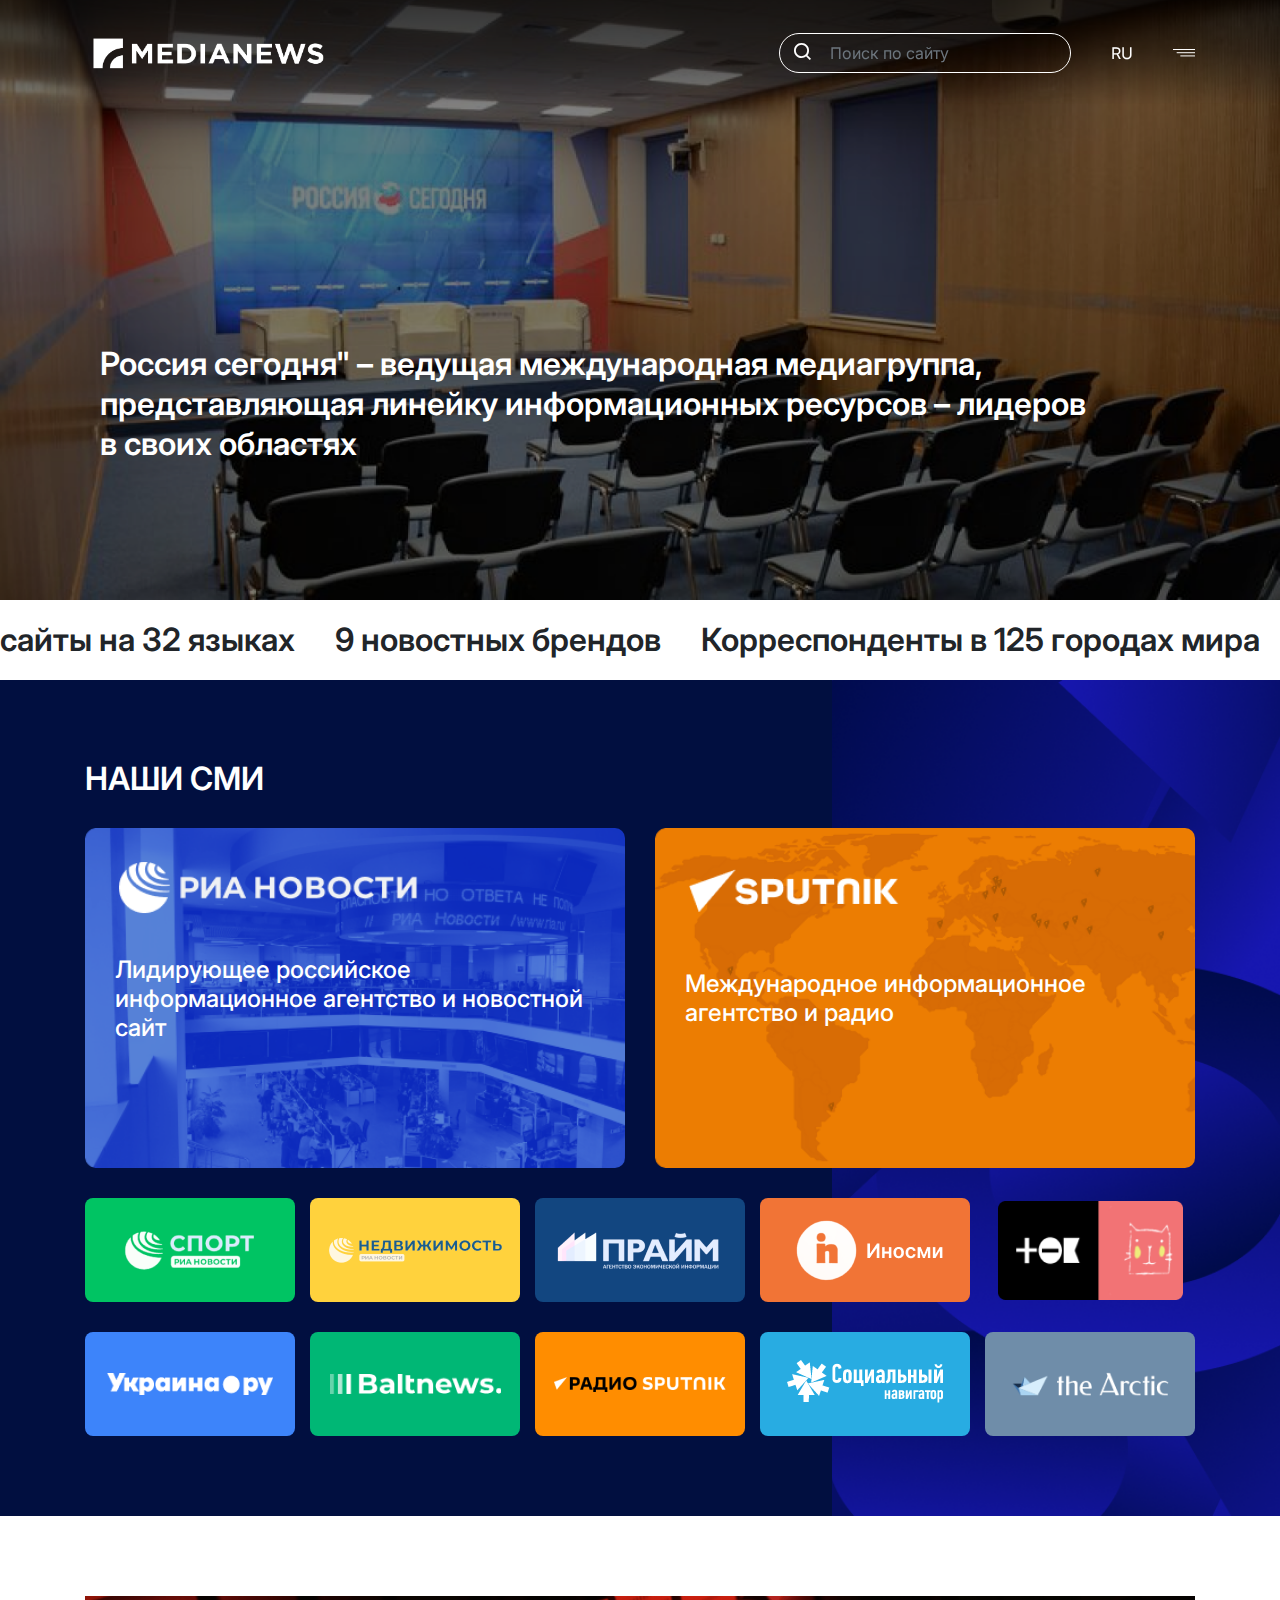
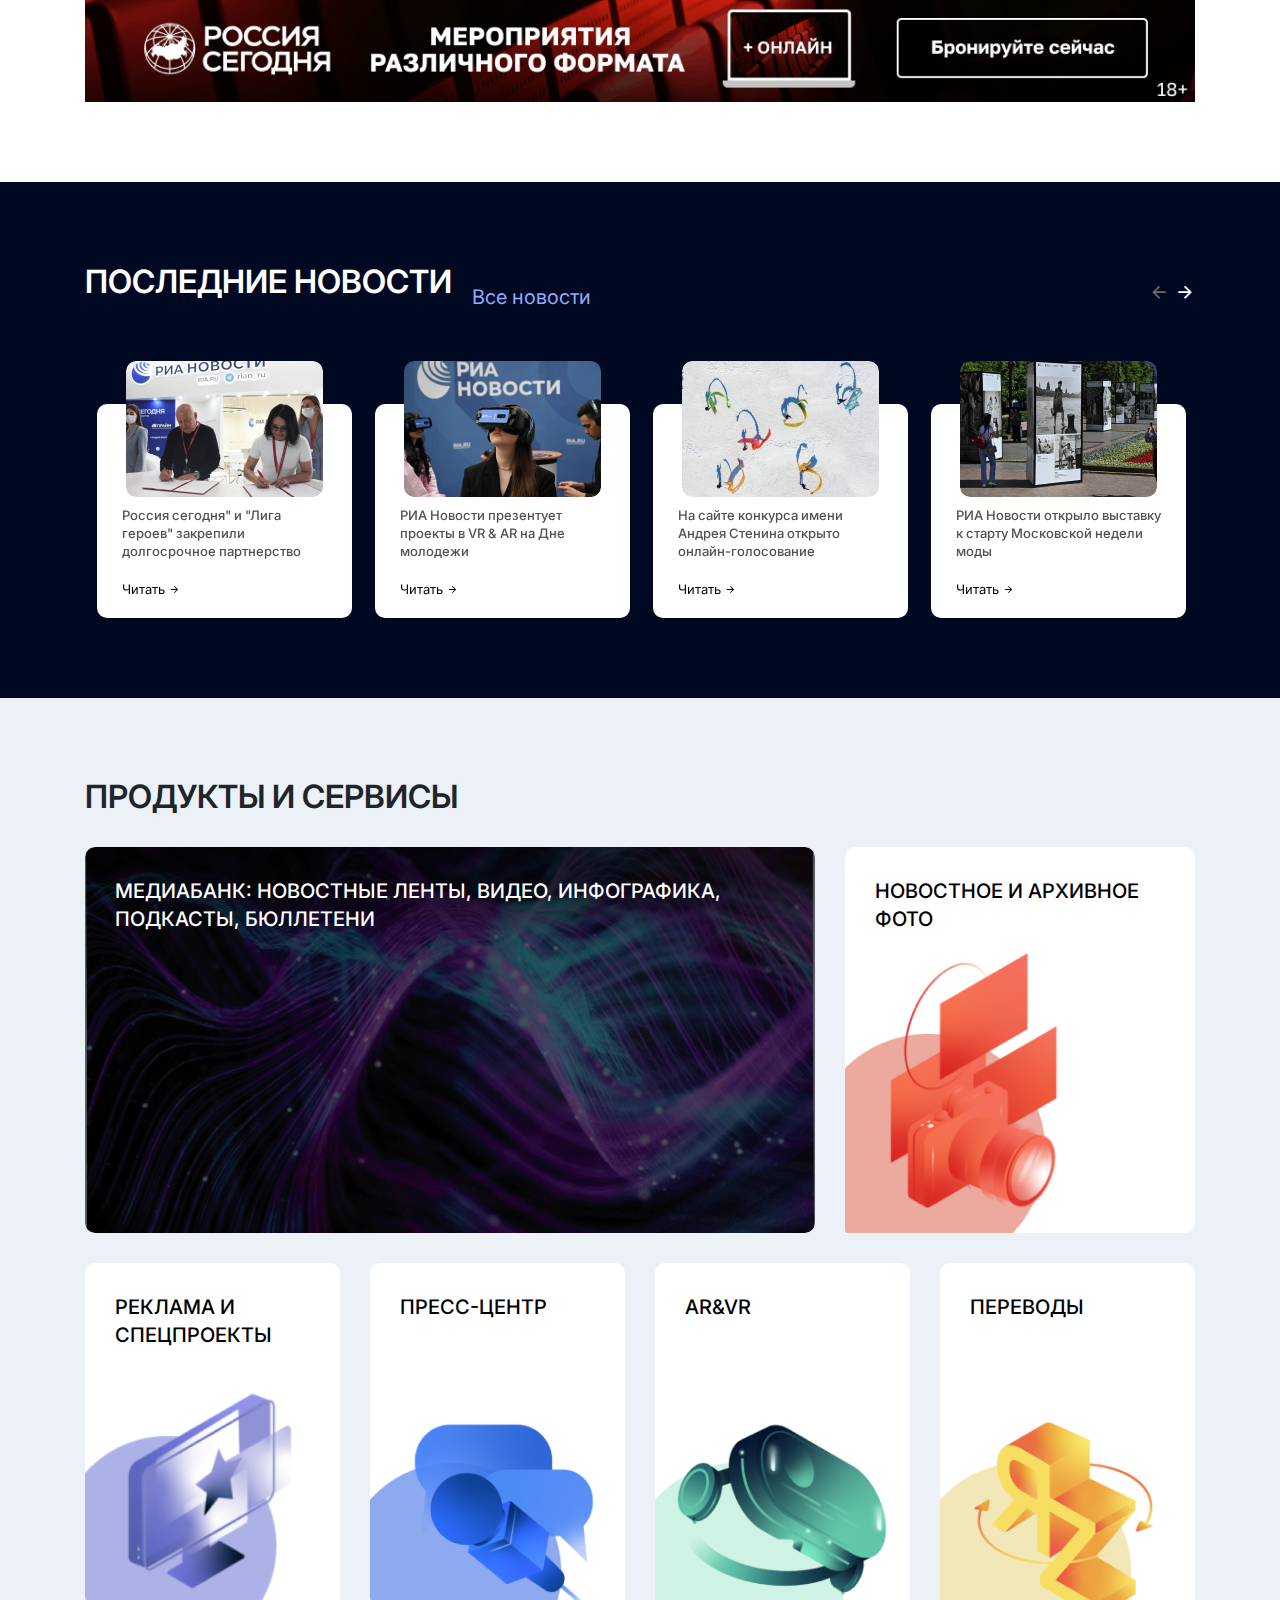
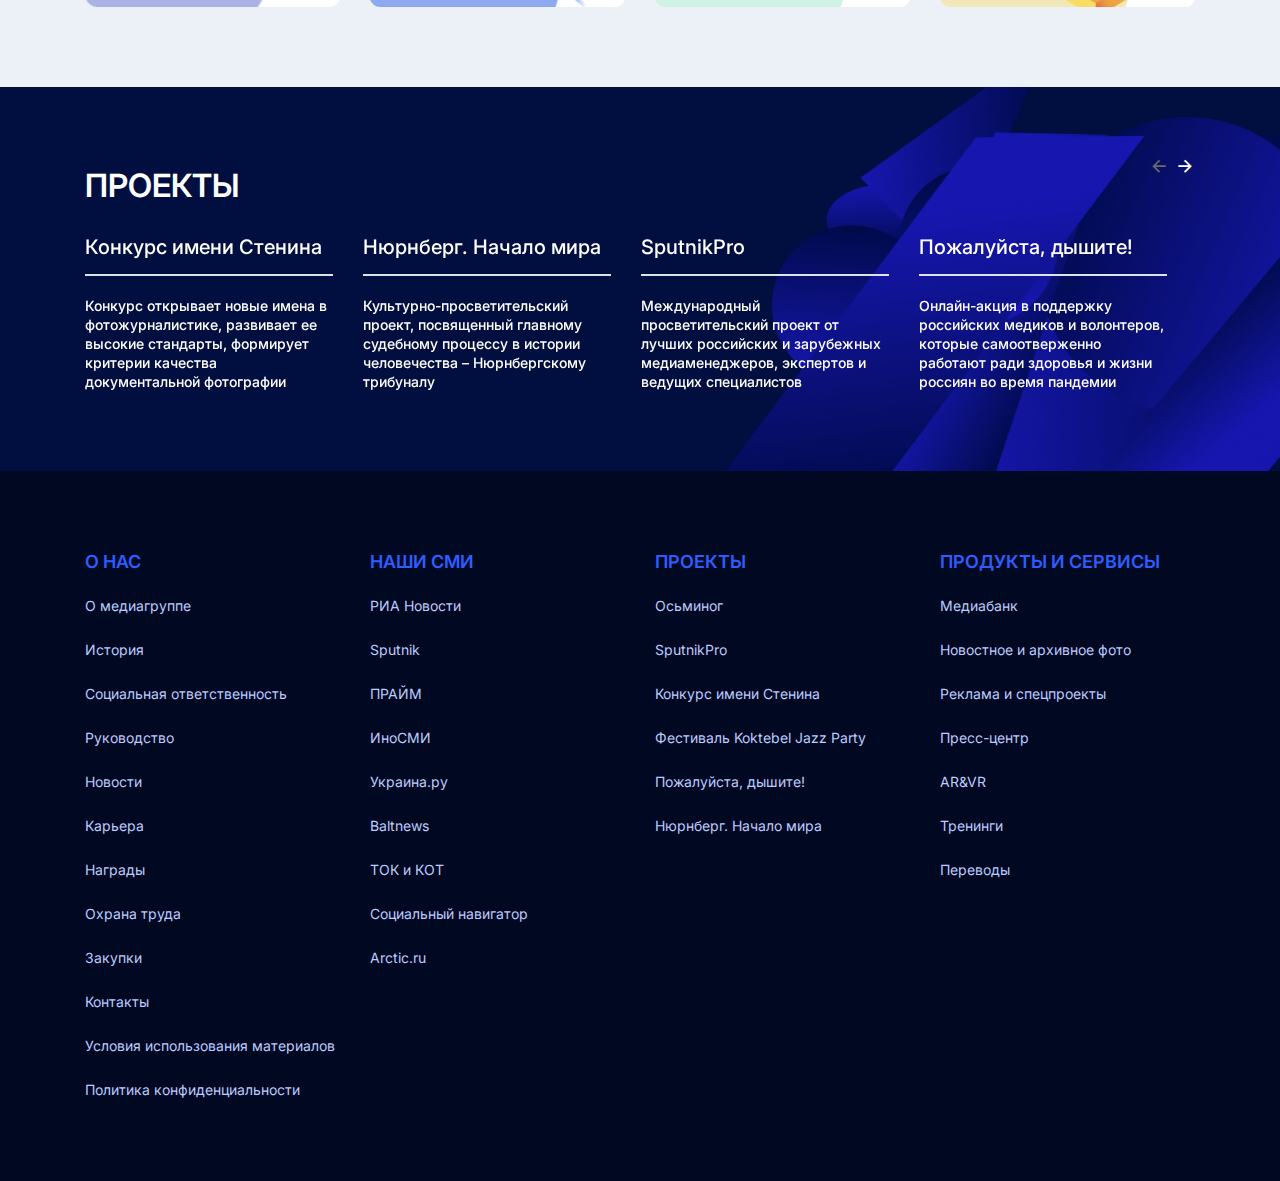
==== index.html @ cbb86abc "first commit" ====
<!DOCTYPE html>
<html lang="en">
<head>
    <meta charset="UTF-8">
    <meta http-equiv="X-UA-Compatible" content="IE=edge">
    <meta name="viewport" content="width=device-width, initial-scale=1.0">
    <title>Media news</title>
    <link rel="preconnect" href="https://fonts.googleapis.com">
    <link rel="preconnect" href="https://fonts.gstatic.com" crossorigin>
    <link href="https://fonts.googleapis.com/css2?family=Inter:wght@400;500;600&display=swap" rel="stylesheet">
    <link rel="stylesheet" href="css/icons.css">
    <link rel="stylesheet" href="css/slick.css">
    <link rel="stylesheet" href="css/bootstrap.min.css">
     <link rel="stylesheet" href="css/style.css">
     <link rel="stylesheet" href="css/media.css">
</head>
<body>


    <div class="header__nav">
        <div class="container-fluid">
            <div class="header__nav_inner">
                <div class="header__nav_exit">
                    <i class="icon-Rc6ba546db26366a011c19329ec5aa"></i>
                </div>
                <div class="row header__nav_row">
                    <div class="col-12">
                        <h1 class="header__nav_title">О НАС
                        </h1>
                    </div>

                    <div class="col-12 header__nav_links">
                        <a href="#!">О медиагруппе</a>
                            <a href="#!">История</a>
                            <a href="#!">Социальная ответственность</a>
                            <a href="#!">Руководство</a>
                            <a href="#!">Новости</a>
                            <a href="#!">Карьера</a>
                            <a href="#!">Награды</a>
                            <a href="#!">Стажировка</a>
                            <a href="#!">Контакты</a>
                    </div>
                </div>

                <div class="row  header__nav_row" >
                    <div class="col-12">
                        <h1 class="header__nav_title">Наши СМИ
                        </h1>
                    </div>

                    <div class="col-12 header__nav_links">
                        <a href="#!">РИА Новости</a>
                            <a href="#!">Sputnik</a>
                            <a href="#!">ПРАЙМ</a>
                            <a href="#!">ИноСМИ</a>
                            <a href="#!">Украина.ру</a>
                            <a href="#!">Baltnews</a>
                            <a href="#!">ТОК и КОТ</a>
                            <a href="#!">Социальный навигатор</a>
                            <a href="#!">Arctic.ru</a>
                    </div>
                </div>

                <div class="row  header__nav_row">
                    <div class="col-12 ">
                        <h1 class="header__nav_title">Проекты
                        </h1>
                    </div>

                    <div class="col-12 header__nav_links">
                        <a href="#!">Осьминог</a>
                            <a href="#!">SputnikPro</a>
                            <a href="#!">Конкурс имени Стенина</a>
                            <a href="#!">Фестиваль Koktebel Jazz Party</a>
                            <a href="#!">Пожалуйста, дышите!</a>
                            <a href="#!">Нюрнберг. Начало мира</a>
                    </div>
                </div>

                <div class="row  header__nav_row">
                    <div class="col-12">
                        <h1 class="header__nav_title">Продукты и сервисы
                        </h1>
                    </div>

                    <div class="col-12 header__nav_links">
                        <a href="#!">Медиабанк</a>
                            <a href="#!">Новостное и архивное фото</a>
                            <a href="#!">Реклама и спецпроекты</a>
                            <a href="#!">Пресс-центр</a>
                            <a href="#!">AR&VR</a>
                            <a href="#!">Тренинги</a>
                            <a href="#!">Переводы</a>
                    </div>
                </div>

                <div class="col-12 header__nav_last">
                    <a href="#!">
                        <h1 class="header__nav_last_link">Мультимедийный пресс-центр</h1>
                    </a>
                </div>

            </div>
        </div>
    </div>

    <div class="search__header">
        <div class="container">
            <div class="search__inner">
                <nav class="navbar navbar-light ">
                    <form class="form-inline sesarch__form">
                      <button class="btn search__button my-2 my-sm-0" type="submit"><i class="search__icon icon-RFrame"></i></button>
                      <input class="form-control mr-sm-2 search__input" type="search" placeholder="Поиск по сайту" aria-label="Search">
                      <label for="headersearch" class="search__exit" href="#!"> <i class="icon-Rc6ba546db26366a011c19329ec5aa"></i></label>
                    </form>
                  </nav>
            </div>
        </div>
    </div>


    <header class="header">
        <div class="container-md">
            <div class="header__inner row">
                <div class="logo col-4 col-md-6">
                    <a class="logo__link" href="index.html">
                        <img class="logo__img" src="img/whitelogo.png" alt="">
                    </a>
                    
                </div>

                <div class="header__activity col-8 col-md-6">
                    <div class="header__activity_inner">

                        <button class="call__input "><i class="search__icon icon-RFrame"></i></button>

                        <div class="search">
                            <form class="form-inline sesarch__form">
                                <button class="btn search__button my-2 my-sm-0" type="submit"><i class="search__icon icon-RFrame"></i></button>
                                <input class="form-control mr-sm-2 search__input in_header_input" type="search" placeholder="Поиск по сайту" aria-label="Search">
                              </form>
                        </div>

                        <div class="language">
                            <a href="#!">
                               <h1 class="language__text">RU</h1>
                            </a>
                        </div>

                        <div class="burger">
                            <a href="#!">
                                <img src="img/Group 3.svg" alt="">
                            </a>
                        </div>

                    </div>
                   
                </div>
            </div>
        </div>
    </header>
        

    <section>
        <div class="header__banner">
            <div class="container-md">
                <div class="banner__text col-11">
                    <p>Россия сегодня" – ведущая международная медиагруппа, представляющая линейку информационных ресурсов – лидеров в своих областях</p>
                </div>
            </div>
            
        </div>
    </section>
   

    <main>
        <div class="ticker">
            <div class="ticker_content">
                <div class="ticker_items">
                    <h4>сайты на 32 языках</h4>
                    <h4>9 новостных брендов</h4>
                    <h4>Корреспонденты в 125 городах мира</h4>
                    <h4>Радиовещание в 19 странах</h4>
                    <h4>3500 сотрудников</h4>
                    <h4>сайты на 32 языках</h4>
                    <h4>9 новостных брендов</h4>
                    <h4>Корреспонденты в 125 городах мира</h4>
                    <h4>Радиовещание в 19 странах</h4>
                    <h4>3500 сотрудников</h4>
                    <h4>сайты на 32 языках</h4>
                    <h4>9 новостных брендов</h4>
                    <h4>Корреспонденты в 125 городах мира</h4>
                    <h4>Радиовещание в 19 странах</h4>
                </div>
            </div>
        </div>


        <section class="mass__media">
            <div class="container-md">
                <div class="mass__media__title">
                    <h1>НАШИ СМИ</h1>
                </div>

                <div class="block__carts row">
                    <div class="col-xl-6 col-lg-12">
                        <a href="#!" class="big__cart bg_cart_1 ">
                            <h4 class="big__cart_text">
                                Лидирующее российское информационное агентство и новостной сайт
                            </h4>
                        </a>
                    </div>
                  
                    <div class="col-xl-6 col-lg-12">
                        <a href="#!" class="big__cart bg_cart_2 ">
                            <h4 class="big__cart_text">
                                Международное информационное агентство и радио
                            </h4>
                        </a>
                    </div>
                
                </div>

                <div class="block__carts2 row">

                    <a href="#!" class="mini__carts bg_green ">
                        <div class="mini__carts_inner">
                            <img src="img/carts/logosport.png" alt="">
                        </div>
                    </a>

                    <a href="#!" class="mini__carts bg_yellow ">
                        <div class="mini__carts_inner">
                            <img src="img/carts/logonedvizimost.png" alt="">
                        </div>
                    </a>
                    
                    <a href="#!" class="mini__carts bg_dark_blue ">
                        <div class="mini__carts_inner">
                            <img src="img/carts/logoprime.png" alt="">
                        </div>
                      
                    </a>
                    
                    <a href="#!" class="mini__carts bg_orange ">
                        <div class="mini__carts_inner">
                            <img src="img/carts/Inosmi.png" alt="">
                        </div>
                       
                    </a>

                    <a href="#!" class="mini__carts bg_image_tok ">
                        <div class="mini__carts_inner">
                            <img src="img/carts/tok.png" alt="">
                        </div>
                    </a>

                    <a href="#!" class="mini__carts bg_blue ">
                        <div class="mini__carts_inner">
                            <img src="img/carts/logoukrainaru.png" alt="">
                        </div>
                    </a>

                    <a href="#!" class="mini__carts bg_light_green ">
                        <div class="mini__carts_inner">
                            <img src="img/carts/logobaltnews.png" alt="">
                        </div>
                    </a>

                    <a href="#!" class="mini__carts bg_light_orange ">
                        <div class="mini__carts_inner">
                            <img src="img/carts/logoradiosputnik.png" alt="">
                        </div>
                    </a>

                    <a href="#!" class="mini__carts bg_light_blue ">
                        <div class="mini__carts_inner">
                            <img src="img/carts/logosotsialnavigator.png" alt="">
                        </div>
                    </a>

                    <a href="#!" class="mini__carts bg_grey ">
                        <div class="mini__carts_inner">
                            <img src="img/carts/logotheartic.png" alt="">
                        </div>
                    </a>
                    
                    
                </div>
            </div>
        </section>

        <div class="indent indent__mobile">
        </div>

        <section class="advertising">
            <div class="container-md">
                <div class="advertising__inner">
                    <a href="#!">
                        <img src="img/banners/adverstingimg.png" alt="">
                    </a>
                </div>
            </div>
        </section>

        <div class="indent indent__mobile">
        </div>

        <section class="last__news">
            <div class="container-md">
                <div class="last__news_inner">
                    <div class="last__news_title">
                        <h1 class="last__news_h1">ПОСЛЕДНИЕ НОВОСТИ</h1>
                        <a class="last__news_a" href="#!"> Все новости</a>
                    </div>

                    <div class="last__news_slider">

                        <div class="last__news_items">
                            <div class="last__news_items_img">
                                <img src="img/lastnews/lastnews2.png" alt="">
                            </div>

                            <div class="last__news_items_content">
                                <div class="last__news_content_empty_block"></div>
                                <p class="last__news_items_p">Россия сегодня" и "Лига героев" закрепили долгосрочное партнерство</p>
                                <a class="last__news_items_a" href="#!">Читать <i class="last__news_items_arrow icon-Rarrowright"></i></a>
                            </div>
                        </div>

                        <div class="last__news_items">
                            <div class="last__news_items_img">
                                <img src="img/lastnews/lastnews3.png" alt="">
                            </div>

                            <div class="last__news_items_content">
                                <div class="last__news_content_empty_block"></div>
                                <p class="last__news_items_p">РИА Новости презентует проекты в VR & AR на Дне молодежи</p>
                                <a class="last__news_items_a"  href="#!">Читать <i class=" last__news_items_arrow icon-Rarrowright"></i></a>
                            </div>
                        </div>

                        <div class="last__news_items">
                            <div class="last__news_items_img">
                                <img src="img/lastnews/lastnews4.png" alt="">
                            </div>

                            <div class="last__news_items_content">
                                <div class="last__news_content_empty_block"></div>
                                <p class="last__news_items_p">На сайте конкурса имени Андрея Стенина открыто онлайн-голосование</p>
                                <a class="last__news_items_a"  href="#!">Читать <i class="last__news_items_arrow icon-Rarrowright"></i></a>
                            </div>
                        </div>


                        <div class="last__news_items">
                            <div class="last__news_items_img">
                                <img src="img/lastnews/lastnews5.png" alt="">
                            </div>

                            <div class="last__news_items_content">
                                <div class="last__news_content_empty_block"></div>
                                <p class="last__news_items_p">РИА Новости открыло выставку к старту Московской недели моды</p>
                                <a class="last__news_items_a"  href="#!">Читать <i class="last__news_items_arrow icon-Rarrowright"></i></a>
                            </div>
                        </div>

                        <div class="last__news_items">
                            <div class="last__news_items_img">
                                <img src="img/lastnews/lastnews2.png" alt="">
                            </div>

                            <div class="last__news_items_content">
                                <div class="last__news_content_empty_block"></div>
                                <p class="last__news_items_p">Россия сегодня" и "Лига героев" закрепили долгосрочное партнерство</p>
                                <a class="last__news_items_a"  href="#!">Читать <i class="last__news_items_arrow icon-Rarrowright"></i></a>
                            </div>
                        </div>


                    </div>
                </div>
            </div>
        </section>



        <section class="product__services">
            <div class="container-md">

                <div class="product__services_title">
                    <h1>ПРОДУКТЫ И СЕРВИСЫ</h1>
                </div>

                <div class="product__services_inner">
                    <div class="product__services_first_block row">
                        <div class=" col-md-12 col-xl-8">
                            <a href="#!">
                                <div class="product__cart">
                                    <h4 class="product__h4">МЕДИАБАНК: НОВОСТНЫЕ ЛЕНТЫ, ВИДЕО, ИНФОГРАФИКА, ПОДКАСТЫ, БЮЛЛЕТЕНИ</h4>
                                </div> 
                            </a>    
                           
                           
                        </div>

                        <div class=" col-md-12 col-xl-4">
                            <a href="#!">
                                <div class="service__cart">
                                    <h4 class="service__cart_h4">НОВОСТНОЕ И АРХИВНОЕ ФОТО</h4>
                                    <img class="service__cart_img" src="img/productandservice/photoimg.png" alt="">
                                </div>
                            </a>
                        </div>                        
                    </div>

                    <div class="product__services_second_block row">
                        <div class="col-sm-12 col-md-6 col-xl-3">
                            <a href="#!">
                                <div class="service__cart2">
                                    <h4 class="service__cart_h4">РЕКЛАМА И СПЕЦПРОЕКТЫ </h4>
                                    <img class="service__cart_img" src="img/productandservice/tvimg.png" alt="">
                                </div>
                            </a>
                            
                        </div>         
                        
                        <div class="col-sm-12 col-md-6 col-xl-3">
                            <a href="#!">
                                <div class="service__cart2">
                                    <h4 class="service__cart_h4">ПРЕСС-ЦЕНТР</h4>
                                    <img class="service__cart_img" src="img/productandservice/microimg.png" alt="">
                                </div>
                            </a>
                        </div>         

                        <div class="col-sm-12 col-md-6 col-xl-3">
                            <a href="#!">
                                <div class="service__cart2">
                                    <h4 class="service__cart_h4">AR&VR</h4>
                                    <img class="service__cart_img" src="img/productandservice/hraadphonsimg.png" alt="">
                                </div>
                            </a>
                            
                        </div>   

                        <div class="col-sm-12 col-md-6 col-xl-3">
                            <a href="!#">
                                <div class="service__cart2">
                                    <h4 class="service__cart_h4">ПЕРЕВОДЫ</h4>
                                    <img class="service__cart_img" src="img/productandservice/translateimg.png" alt="">
                                </div>    
                            </a>
                        </div>  

                    </div>
                </div>
            </div>
        </section>

        <section class="project">
            <div class="container">
                <div class="project__inner">
                    <div class="project__title">
                        <h1>ПРОЕКТЫ</h1>
                    </div>

                    <div class="project__slider">

                        <div class="project__slider_items">
                            <a class="project__slider_items_a" href="#!"> 
                                <h1 class="project__slider_items_h1">Конкурс имени Стенина</h1>
                                <div class="border"></div>
                                <div class="project__slider_items_img">
                                    <img src="img/project/project1.png" alt="">
                                </div>
                                <p class="project__slider_items_p">Конкурс открывает новые имена в фотожурналистике, развивает ее высокие стандарты, формирует критерии качества документальной фотографии</p>
                            </a>
                        </div>

                        <div class="project__slider_items">
                            <a class="project__slider_items_a" href="#!"> 
                                <h1 class="project__slider_items_h1">Нюрнберг. Начало мира</h1>
                                <div class="border"></div>
                                <div class="project__slider_items_img">
                                    <img src="img/project/project2.png" alt="">
                                </div>
                                <p class="project__slider_items_p">Культурно-просветительский проект, посвященный главному судебному процессу в истории человечества – Нюрнбергскому трибуналу</p>
                            </a>
                        </div>

                        <div class="project__slider_items">
                            <a class="project__slider_items_a" href="#!"> 
                                <h1 class="project__slider_items_h1">SputnikPro</h1>
                                <div class="border"></div>
                                <div class="project__slider_items_img">
                                    <img src="img/project/project3.png" alt="">
                                </div>
                                <p class="project__slider_items_p">Международный просветительский проект от лучших российских и зарубежных медиаменеджеров, экспертов и ведущих специалистов </p>
                            </a>
                        </div>

                        <div class="project__slider_items">
                            <a class="project__slider_items_a" href="#!"> 
                                <h1 class="project__slider_items_h1">Пожалуйста, дышите!</h1>
                                <div class="border"></div>
                                <div class="project__slider_items_img">
                                    <img src="img/project/project4.png" alt="">
                                </div>
                                <p class="project__slider_items_p">Онлайн-акция в поддержку российских медиков и волонтеров, которые самоотверженно работают ради здоровья и жизни россиян во время пандемии </p>
                            </a>
                        </div>

                        <div class="project__slider_items">
                            <a class="project__slider_items_a" href="#!"> 
                                <h1 class="project__slider_items_h1">Конкурс имени Стенина</h1>
                                       <div class="border"></div>
                                <div class="project__slider_items_img">
                                    <img src="img/project/project1.png" alt="">
                                </div>
                                <p class="project__slider_items_p">Конкурс открывает новые имена в фотожурналистике, развивает ее высокие стандарты, формирует критерии качества документальной фотографии</p>
                            </a>
                        </div>

                    </div>
                </div>
            </div>
        </section>

    </main>


    <footer>
        <div class="container-md">
            <div class="footer__inner row">
                <div class="col-sm-12 col-md-6 col-xl-3">
                    <div class="footer__block">
                        <h1 class="footer__title"> О НАС </h1>

                     
                            <ul class="footer__links">
                                <li>
                                    <a href="#!">О медиагруппе</a>
                                </li>
                                <li>
                                    <a href="#!">История</a>
                                </li>
                                <li>    
                                    <a href="#!">Социальная ответственность</a>
                                </li>
                                <li>
                                    <a href="#!">Руководство</a>
                                </li>
                                <li>
                                    <a href="#!">Новости</a>
                                </li>
                                <li>
                                    <a href="#!">Карьера</a>
                                </li>
                                <li>
                                    <a href="#!">Награды</a>
                                </li>
                                <li>
                                <a href="#!">Охрана труда</a>
                                </li>
                                <li>
                                    <a href="#!">Закупки</a>
                                </li>
                                <li>
                                    <a href="#!">Контакты</a>
                                </li>
                                <li>
                                    <a href="#!">Условия использования материалов</a>
                                </li>
                                <li>
                                    <a href="#!">Политика конфиденциальности</a>
                                </li>
                            </ul>
                
                  
                    </div>
                </div>

                <div class="col-sm-12 col-md-6 col-xl-3">
                    <div class="footer__block">
                        <h1 class="footer__title"> НАШИ СМИ</h1>

                      

                            <ul class="footer__links">
                                <li>
                                    <a href="#!">РИА Новости</a>
                                </li>
                                <li>
                                    <a href="#!">Sputnik</a>
                                </li>
                                <li>    
                                    <a href="#!">ПРАЙМ</a>
                                </li>
                                <li>
                                    <a href="#!">ИноСМИ</a>
                                </li>
                                <li>
                                    <a href="#!">Украина.ру</a>
                                </li>
                                <li>
                                    <a href="#!">Baltnews</a>
                                </li>
                                <li>
                                    <a href="#!">ТОК и КОТ</a>
                                </li>
                                <li>
                                    <a href="#!">Социальный навигатор</a>
                                </li>
                                <li>
                                    <a href="#!">Arctic.ru</a>
                                </li>
                                
                            </ul>
                            
                         
                          
                           
                            
                           
                           
                            
                            
                          
                        
                    </div>
                </div>
                
                <div class="col-sm-12 col-md-6 col-xl-3">
                    <div class="footer__block">
                        <h1 class="footer__title"> ПРОЕКТЫ</h1>

                        <ul class="footer__links">
                            <li>
                                <a href="#!">Осьминог</a>
                            </li>
                            <li>
                                <a href="#!">SputnikPro</a>
                            </li>
                            <li>    
                                <a href="#!">Конкурс имени Стенина</a>
                            </li>
                            <li>
                                <a href="#!">Фестиваль Koktebel Jazz Party</a>
                            </li>
                            <li>
                                <a href="#!">Пожалуйста, дышите!</a>
                            </li>
                            <li>
                                <a href="#!">Нюрнберг. Начало мира</a>
                            </li>
                            
                        </ul>
                 
                    </div>
                </div>

                <div class="col-sm-12 col-md-6 col-xl-3">
                    <div class="footer__block">
                        <h1 class="footer__title">ПРОДУКТЫ И СЕРВИСЫ</h1>

                        <ul class="footer__links">
                            <li>
                                <a href="#!">Медиабанк</a>
                            </li>
                            <li>
                                <a href="#!">Новостное и архивное фото</a>
                            </li>
                            <li>    
                                <a href="#!">Реклама и спецпроекты</a>
                            </li>
                            <li>
                                <a href="#!">Пресс-центр</a>
                            </li>
                            <li>
                                <a href="#!">AR&VR</a>
                            </li>
                            <li>
                                <a href="#!">Тренинги</a>
                            </li>
                            <li>
                                <a href="#!">Переводы</a>
                            </li>
                            
                        </ul>
                      
                    </div>
                </div>
                
            </div>
        </div>
    </footer>

  



    <script src="https://ajax.googleapis.com/ajax/libs/jquery/3.6.0/jquery.min.js"></script>
    <script src="js/slick.min.js"></script>
    <script src="js/bootstrap.min.js"></script>
    <script src="js/main.js"></script>
</body>
</html>
---- css/icons.css ----
@font-face {
  font-family: 'icomoon-R';
  src:  url('../fonts/icomoon-R.eot?ro5q33');
  src:  url('../fonts/icomoon-R.eot?ro5q33#iefix') format('embedded-opentype'),
    url('../fonts/icomoon-R.ttf?ro5q33') format('truetype'),
    url('../fonts/icomoon-R.woff?ro5q33') format('woff'),
    url('../fonts/icomoon-R.svg?ro5q33#icomoon-R') format('svg');
  font-weight: normal;
  font-style: normal;
  font-display: block;
}

[class^="icon-R"]::before, [class*=" icon-R"]::before {
  /* use !important to prevent issues with browser extensions that change fonts */
  font-family: 'icomoon-R' !important;
  speak: never;
  font-style: normal;
  font-weight: normal;
  font-variant: normal;
  text-transform: none;
  line-height: 1;

  /* Better Font Rendering =========== */
  -webkit-font-smoothing: antialiased;
  -moz-osx-font-smoothing: grayscale;
}

.icon-Remailicon:before {
  content: "\e917";
  color: #173292;
}
.icon-Rlocationicon:before {
  content: "\e918";
  color: #173292;
}
.icon-Rphoneicon:before {
  content: "\e919";
  color: #173292;
}
.icon-Rpointppointpointicon:before {
  content: "\e91a";
  color: #173292;
}
.icon-RStar.path1:before {
  content: "\e915";
  color: rgb(0, 0, 0);
}
.icon-RStar.path2:before {
  content: "\e916";
  margin-left: -1em;
  color: rgb(255, 255, 255);
}
.icon-Rvk-social-network-logo_icon-iconscom_73339:before {
  content: "\e90b";
}
.icon-ROdnoklassniki_icon-iconscom_55854:before {
  content: "\e90e";
}
.icon-Rdownloadbranbuk:before {
  content: "\e90f";
  color: #010f48;
}
.icon-Rnext:before {
  content: "\e910";
  color: #010f48;
}
.icon-Rtelegram:before {
  content: "\e911";
}
.icon-Rtwitter:before {
  content: "\e912";
}
.icon-Rwatchvideo:before {
  content: "\e913";
  color: #010f48;
}
.icon-Ryoutube:before {
  content: "\e914";
}
.icon-Rburger:before {
  content: "\e90a";
}
.icon-Rc6ba546db26366a011c19329ec5aa:before {
  content: "\e908";
}
.icon-Rarrowleft:before {
  content: "\e902";
  color: #fff;
}
.icon-Rarrowright:before {
  content: "\e903";
  color: #fff;
}
.icon-RFrame:before {
  content: "\e904";
  color: #fff;
}
.icon-Rfacebook-f:before {
  content: "\e900";
}
.icon-Rfi-rr-align-left:before {
  content: "\e901";
  color: #fff;
}
.icon-Rfi-rr-at:before {
  content: "\e905";
}
.icon-Rfi-rr-marker:before {
  content: "\e906";
}
.icon-Rfi-rr-phone-call:before {
  content: "\e907";
}
.icon-Rinstagram:before {
  content: "\e909";
}
.icon-Rtelegram-plane:before {
  content: "\e90c";
}
.icon-Rworld:before {
  content: "\e90d";
}
---- css/style.css ----
html,body{
    margin: 0;
    padding: 0;
    font-family: 'Inter', sans-serif;
    scroll-behavior: smooth;
}

*,
::before,
::after{
    padding: 0;
    margin: 0;
    border: 0;
    box-sizing: border-box;
}

ol,
ul,
li{
    list-style: none;
    margin: 0;
}

h1,
h2,
h3,
h4,
h5,
h6 {
    font-weight: inherit;
    font-size: inherit;
    margin: 0;
    padding: 0;
}

p{
    margin: 0;
}

img{
    vertical-align: top;
}

a:hover,
a{
    text-decoration: none;
    color: #ffffff;
}

.indent{
    height: 80px;
    width: 100%;
}

body.active{
    overflow: hidden;
}

/* header */

.header{
    position: fixed;
    top: 0;
    width: 100%;
    height: auto;
    color: #ffffff;
    z-index: 40;
    background: linear-gradient(180deg, rgba(0, 0, 0, 0.6) 0%, rgba(0, 0, 0, 0.4) 50%, rgba(0, 0, 0, 0) 100%);
}

.header__inner {
    padding-top: 33px;
    padding-bottom: 30px;
}

.logo__link {
    display: flex;
    justify-content: flex-start;
    align-items: center;
    width: 245px;
}


.name__logo_h1{
    font-weight: 500;
    font-size: 24px;
    line-height: 29px;
}

.name__logo_p{
    font-weight: 400;
    font-size: 12px;
    line-height: 15px;
}

.logo__img{
    margin-right: 5px;
    width: 100%;
}

.header__activity {
    display: flex;
    justify-content: flex-end;
    align-items: center;
}

.header__activity_inner{
    display: flex;
    gap: 40px ;
    align-items: center;
    width: 100%;
    justify-content: flex-end;
}

.burger a{
    display: flex;
    justify-content: center;
    align-items: center;
}

.language__text{
    color: #ffffff;
}

/* banner */

.banner__text{
    padding-top: 344px;
    color: #ffffff;
    font-weight: 600;
    font-size: 32px;
    line-height: 40px;
}

.header__banner{
    width: 100%;
    height: 600px;
    background-image: url(../img/banners/banner1.png);
    background-repeat: no-repeat;
    background-position: center;
    background-size: cover;
}

/* scroll text */

.ticker{
    height: 80px;
    font-weight: 600;
    font-size: 32px;
    line-height: 39px;
    overflow: hidden;
}

.ticker_content {
    width: 100%;
    height: 80px;
    box-sizing: content-box;
    overflow: hidden;
    background-color: #fff;
}

.ticker_items {
    display: inline-block;
    height: 80px;
    line-height: 40px;
    white-space: nowrap;
    -moz-box-sizing: content-box;
    box-sizing: content-box;
    -webkit-animation: ticker3 30s linear infinite;
    -moz-animation: ticker3 30s linear infinite;
    animation: ticker3 30s linear infinite;
    display: flex;
    align-items: center;
    gap: 40px   ;
}

.ticker_items h4{
    width: max-content;
}

@keyframes ticker3{
    0% {
        -webkit-transform: translate3d(0px, 0, 0);
        -moz-transform: translate3d(0px, 0, 0);
        transform: translate3d(0px, 0, 0);
    }

    100% {
        -webkit-transform: translate3d(-440px, 0, 0);
        -moz-transform: translate3d(-4400px, 0, 0);
        transform: translate3d(-4400px, 0, 0);
    }
}


/* our mass media */

.mass__media{
    background-image: url(../img/banners/bznnercartsbg.png);
    background-position: center;
    background-repeat: no-repeat;
    background-size: cover;
    position: relative;
    z-index: 4;
    padding: 80px 0px;
}

.mini__carts_inner{
    max-width: 185px;
    width: 100%;
    max-height: 90px;
    object-fit: contain;
    display: flex;
    justify-content: center;
    align-items: center;
}

.mini__carts_inner img{
    object-fit: contain;
}

.mass__media .container-md{
    position: relative;
    z-index: 4;
}

.mass__media::after{
    content: '';
    position: absolute;
    right: 0;
    top: 0;
    height: 100%;
    width: 35%;
    background-image: url(../img/banners/bannercarts.png);
    background-position: center;
    background-repeat: no-repeat;
    background-size: cover;
    z-index: 3;
}

.mass__media__title{
    font-weight: 600;
    font-size: 32px;
    line-height: 39px;
    margin-bottom: 30px;
    color: #ffffff;
}

.mini__carts{
    width: 210px;
    height: 104px;
    display: flex;
    justify-content: center;
    align-items: center;
    border-radius: 8px;
}

.block__carts{
    display: flex;
    justify-content: space-between;
    margin-bottom: 30px;
}

.big__cart{
    height: 340px;
    display: flex;
    justify-content: center;
    align-items: center;
    border-radius: 10px;
    width: 100%;
    padding: 30px;
}

.bg_cart_1{
    background-image: url(../img/carts/rianovosti.png);
    background-repeat: no-repeat;
    background-size: cover;
}

.bg_cart_2{
    background-image: url(../img/carts/sputnik.png);
    background-repeat: no-repeat;
    background-size: cover;
}

.big__cart_text{
    font-weight: 500;
    font-size: 24px;
    line-height: 29px;
    text-align: left;
}

.inosmi{
    font-weight: 600;
    font-size: 20px;
    line-height: 24px;
}

.bg_image_tok img{
    width: 100%;
    height: 100%; 
}


.block__carts2{
    gap: 30px 15px   ;
    margin: 0;
    display: flex;
    justify-content: center;
    align-items: center;
}

.bg_green{
    background-color: 
    #00C463;
}

.bg_yellow{
    background-color: #FFD23D    ;
}

.bg_dark_blue{
    background-color: #124680
    ;
}

.bg_orange{
    background-color: #F17436;
}

.bg_blue{
    background-color: #3D84FA;
}

.bg_light_green{
    background-color: #00B775    ;
}

.bg_light_orange{
    background-color: #FF8D00
    ;
}

.bg_light_blue{
    background-color: #28ACE2
    ;
}

.bg_grey{
    background-color: #6F8DA9
    ;
}

.advertising__inner img{
    width: 100%;
}

/* last news */

.last__news{
    background-color: #000822;
    padding: 80px 0px;
}

.last__news_title{
    display: flex;
    justify-content: flex-start;
    align-items: center;
    margin-bottom: 30px;
}

.last__news_h1{
    font-weight: 600;
    font-size: 32px;
    line-height: 39px;
    margin-right: 20px;
    color: #ffffff;
}

.last__news_a{
    font-weight: 400;
    font-size: 20px;
    line-height: 24px;
    color: #90AAFF;
    transition: all 0.3s ease;
}

.last__news_a:hover{
    color: #7595ff;
    transition: all 0.3s ease;
}

.last__news_items_img{
    width: 197px;
    height: 136px;
    position: absolute;
    top: 0px;
}

.last__news_items_img img{
    width: 100%;
    height: 100%;
    object-fit: cover;
    border-radius: 10px;
}

.last__news_items{
    display: flex !important;
    flex-direction: column;
    justify-content: flex-end;
    align-items: center;
    margin: 0 15px;
    padding-top: 43px;
}

.last__news_content_empty_block{
    height: 70px;
    width: 100%;
    margin-bottom: 12px ;
}

.last__news_items_content{
    background-color: #fff;
    border-radius: 10px;
    display: flex;
    flex-direction: column;
    justify-content: flex-end;
    align-items: flex-start;
    padding: 20px 25px;
    width: 255px;
    height: auto;
}

.last__news .slick-track{
    height: 257px;
}

.last__news_items_p{
    font-weight: 500;
    font-size: 13px;
    line-height: 18px;
    color: #515151;
    margin-bottom: 20px;
}

.last__news_items_a{
    font-weight: 400;
    font-size: 13px;
    line-height: 18px;
    color: #000000;
    transition: all 0.3s ease;
    display: flex;
    justify-content: center;
    align-items: center;
}

.last__news_items_a:hover{
    color: #90AAFF;
    transition: all 0.3s ease;
}

.last__news_items_a:hover i::before{
    color: #90AAFF;
    transition: all 0.3s ease;
}

.last__news_items_a i::before{
    color: #000000;
}

.last__news_items_arrow{
    display: flex;
    justify-content: center;
    align-items: center;
    font-size: 11px;
    margin-left: 4px;
}

.last__news_arrow_right{
    font-size: 20px;
    position: absolute;
    right: 0;
    top: -82px;
    cursor: pointer;
}

.last__news_arrow_left{
    font-size: 20px;
    position: absolute;
    right: 26px;
    top: -82px;
    cursor: pointer;          
}

.last__news_arrow_right.slick-disabled::before{
    color: #696969;
}

.last__news_arrow_left.slick-disabled::before{
    color: #696969;
}


/* product services */

.product__services{
    background-color: #ECF1F7;
    padding: 80px 0;
}

.product__services_title{
    font-weight: 600;
    font-size: 32px;
    line-height: 39px;
    margin-block-end: 30px;
}

.product__cart{
    background-image: url(../img/productandservice/firstcartimg.png);
    background-position: center;
    background-repeat: no-repeat;
    background-size: cover;
    width: 100%;
    height: 386px;
    padding: 30px;
    border-radius: 10px;
    transition: all 0.3s linear;

}

.product__h4{
    font-weight: 500;
    font-size: 20px;
    line-height: 28px;
    color: #ffffff;
}

.service__cart{
    position: relative;
    width: 100%;
    height: 386px;
    background: #FFFFFF;
    border-radius: 10px;
    padding: 30px;
    transition: all 0.3s linear;
}
.product__cart:hover,
.service__cart2:hover,
.service__cart:hover{
    box-shadow: -13px 15px 20px 2px rgb(68 71 77 / 10%);
    transition: all 0.3s linear;
}

.service__cart2{
    position: relative;
    width: 100%;
    height: 344px;
    background-color: #ffffff;
    border-radius: 10px;
    padding: 30px;
    transition: all 0.3s linear;
}

.product__services_second_block {
    gap: 24px 0;
}

.service__cart_h4{
    font-weight: 500;
    font-size: 20px;
    line-height: 28px;
    color: #000000;
    position: relative;
    z-index: 4;
}

.service__cart_img{
    position: absolute;
    left: 0;
    bottom: 0;
    max-width: 280px;
    width: 100%;
}

.product__services_first_block {
    margin-bottom: 30px;
}


/* project */

.project{
    background-color: #010F40;
    position: relative;
    padding: 80px 0;
}

.project::after{
    content: '';
    background-image: url(../img/banners/Group\ 8.png);
    background-position: center;
    background-repeat: no-repeat;
    background-size: cover;
    height: 100%;
    width: 45%;
    position: absolute;
    right: 0;
    top: 0;
    z-index: 3;
}

.project__inner{
    position: relative;
    z-index: 4;
}

.project__title{
    font-weight: 600;
    font-size: 32px;
    line-height: 39px;
    color: #ffffff;
    margin-bottom: 30px;
}

.project__slider_items{
    margin-right: 30px;
    position: relative;
}

.project__slider_items_h1{
    font-weight: 500;
    font-size: 20px;
    line-height: 24px;
    margin-bottom: 15px;
    width: max-content;
}

.border{
    width: 100%;
    height: 2px;
    background-color: #B6A6DA    ;
}

.project__slider_items_img{
    width: 100%;
    height: 0px;
    overflow: hidden;
    position: absolute;
    transition: all 0.3s linear;
}

.project__slider_items_img img{
    width: 100%;
}

.project__slider_items_p{
    font-weight: 500;
    font-size: 14px;
    line-height: 19px;
    margin-top: 20px;
}

.project__slider_items_a:hover .project__slider_items_img{
    height: 130px;
    transition: all 0.2s linear;
}

/* footer */

footer{
    padding: 80px 0;
    background-color: #000822;
}

.footer__block{
    display: flex;
    flex-direction: column;
    justify-content: flex-start;
    align-items: flex-start;
}

.footer__title{
    font-weight: 600;
    font-size: 18px;
    line-height: 22px;
    color: #2E5DFF; 
    margin-bottom: 20px;
}

.footer__links{
    gap: 20px   ;
    display: flex;
    justify-content: center;
    flex-direction: column;
}

.footer__links a{
    transition: all 0.2s linear;
    font-weight: 400;
    font-size: 14px;
    line-height: 17px;
    color: #BECCFD;
}

.footer__links a:hover{
    color: #2E5DFF; 
    transition: all 0.2s linear;
}

/* search block */

.search{
    max-width: 292px;
    width: 100%;
}

.search__header{
    position: fixed;
    top: -155px;
    width: 100%;
    background-color: #000822;
    z-index: 50;
    transition: all 0.2s linear;
    display: none;
}

.search__header.active{
    top: 0;
    transition: all 0.2s linear;
}

.search__inner{
    padding: 30px 25px 30px;
}

.search__button:focus{
    box-shadow: none;
}

.sesarch__form{
    width: 100%;
    position: relative;
}

.search__icon{
    font-size: 20px;
}

.call__input{
    background-color: transparent;
    display: none;
}

.search__input{
    width: 100% !important;
    padding-left: 50px;
    background-color: transparent;
    color: #ffffff;
    border: 1px solid #ffffff;
    margin: 0;
    margin-right: 0 !important;
    border-radius: 20px;
    height: 40px    ;
}

.search__input:focus{
    background-color: transparent;
    color: #ffffff;
    box-shadow: none;
    border: 1px solid #ffffff;
    margin: 0;
}

.search__button{
    position: absolute;
}

.search__exit{
    position: absolute;
    right: 15px;
    font-size: 13px;
    z-index: 3;
    top: 12px;
    color: #ffffff;
}

/* header nav menu */
.header__nav{
    position: fixed;
    top: 0;
    display: none;
    z-index: 60 ;
    width: 100%;
    height: 100%;
    overflow: auto;
    overflow-x: hidden;
    background: url(../img/banners/pattern.svg) 100% 100% no-repeat,linear-gradient(290deg, #000F5A 17%, #010F40 84%);
}

.header__nav.active{
    display: block;
    animation-name: animationmodal;
    animation-duration: 1.5s;
}

.header__nav_exit i{
    color: #ffffff;
    float: right;
    font-size: 13px;
    position: absolute;
    top: 20px;
    right: 55px;
    z-index: 10;
    cursor: pointer;
}

@keyframes animationmodal {
    from {
        opacity: 0.5;
      }
      to {
        opacity: 1;
      }
}

.header__nav_inner{
    padding: 80px 60px;
}

.header__nav_title{
    font-size: 60px;
    line-height: 52px;
    color: #999fb9;
    margin-bottom: 16px;
}


.header__nav_links a{
    font-size: 14px;
    font-weight: 700;
    line-height: 17px;
    color: #ffffff;
    text-transform: uppercase;
    margin-right: 25px ;
}

.header__nav_row{
    margin-bottom: 60px;
}


.header__nav_last_link{
    font-size: 60px;
    line-height: 52px;
    color: #ffffff;
    text-transform: uppercase;
}   

.header__nav_last{
    margin-top: 90px;
    padding: 0;
}


/* NEWS section */

.header__navigation{
    width: 100%;
    background-color: #ffffff;
    padding: 34px 0px 24px 0px; 
    z-index: 40;
}

.white__header{
    background-color: #ffffff ;
    color: #000000;
    background: #ffffff;
}

.for__white_header::before,
.for__white_header{
    color: #000000;
}

.for__white_header_input{
    border: 1px solid #000000;
}

.for__white_header_input:focus{
    border: 1px solid #000000;
    color: #000000;
}

.header__navigation_links{
    color: #787878    ;
    font-weight: 500;
    font-size: 16px;
    line-height: 19px;
    transition: all 0.3s linear;
}

.header__navigation__inner{
/*     overflow-x: auto;
    scroll-behavior: smooth;
    white-space: nowrap;
    -webkit-overflow-scrolling: touch; */
    position: relative;
}

.header__navigation__inner::-webkit-scrollbar{
    width: 0;
    height: 0;
}

.shadow__forPnavigation_menu {
    content: '';
    position: absolute;
    right: 0;
    top: 0;
    height: 20px;
    width: 103px;
    background: rgb(240,240,240);
    background: rgb(252,251,251);
    background: -moz-linear-gradient(290deg, rgba(252,251,251,1) 0%, rgba(251,251,251,0) 100%);
    background: -webkit-linear-gradient(290deg, rgba(252,251,251,1) 0%, rgba(251,251,251,0) 100%);
    background: linear-gradient(290deg, rgba(252,251,251,1) 0%, rgba(251,251,251,0) 100%);
    filter: progid:DXImageTransform.Microsoft.gradient(startColorstr="#fcfbfb",endColorstr="#fbfbfb",GradientType=1);
}

.header__navigation__inner ul{
    display: flex;
    justify-content: flex-start;
    align-items: center;
}

.header__navigation__inner ul li{
    margin-right: 19px;
}

.header__navigation_links:hover{
    color: #000000;
    transition: all 0.3s linear;
}

.header__navigation_links:last-of-type{
    margin-right: 0px;
}

.header__navigation_links.active{
    color: #000000;
}

.header__navigation .container-md{
    position: relative;
}

/* news banner */

.news__banner{
    height: 223px;
    width: 100%;
    background-image: url(../img/banners/newsbanner.png);
    background-position: center;
    background-repeat: no-repeat;
    background-size: cover;
}

.news__banner .container{
    height: 100%;
}

.news__banner_inner{
    width: 100%;
    height: 100%;
    display: flex;
    justify-content: flex-start;
    align-items: flex-end;
}

.news__banner_titile{
    font-weight: 500;
    font-size: 64px;
    line-height: 77px;
    color: #ffffff;
    margin-bottom: 22px;
}


/* news content */
.news__content{
    background-color: #000822;
    padding: 80px 0px;
}

.news__block{
    padding-top: 42px;
}

.news__content_inner {
    gap: 40px 0px   ;
}

.show__more{
    width: 100%;
    display: flex;
    justify-content: center;
    align-items: center;
    margin-top: 60px;
}

.show__more h1{
    font-weight: 600;
    font-size: 24px;
    line-height: 29px;
    color: #ffffff;
}

/* TRANSLATE page */

.translate__section{
    background-color: #010F48;
    width: 100%;
    padding-top: 147px;
    padding-bottom: 80px;
}

.translate__inner{
    position: relative;
}

.translate__inner::after{
    content: '';
    background-image: url(../img/banners/translatebg.png);
    background-position: center;
    background-repeat: no-repeat;
    background-size: contain;
    height: 315px;
    width: 310px;
    position: absolute;
    top: 50%;
    transform: translate(0%, -50%);
    right: 0;
}

.translate__titile{
    font-weight: 700;
    font-size: 32px;
    line-height: 39px;
    margin-bottom: 40px;
    color: #ffffff;
}

.translate__text{
    font-weight: 500;
    font-size: 36px;
    line-height: 48px;
    margin-bottom: 50px;
    color: #ffffff;
    max-width: 729px;
}

.translate__order{
    padding: 15px 21px;
    background-color: #44579E    ;
    font-weight: 500;
    font-size: 16px;
    line-height: 19px;
    color: #FFFFFF;
    border-radius: 50px;
    transition: all 0.3s linear;
    margin-bottom: 50px;
}

.translate__order:hover{
    background-color: #fff;
    color: #44579E;
    transition: all 0.3s linear;
}

.translate__random_languages{
    display: flex;
    color: #ffffff;
    font-weight: 500;
    font-size: 32px;
    line-height: 39px;
    gap: 30px 90px ;
    flex-wrap: wrap;
}

.partners{
    background-color: #000822;
    padding: 80px 0px;
}

.partners__title{
    font-weight: 500;
    font-size: 36px;
    line-height: 44px;
    color: #FFFFFF;
    margin-bottom: 30px;
}

.partners__img{
    width: 100%;
}

.translate__content{
    padding: 80px 0px;
}

.translate__content_inner{
    gap: 80px   0px  ;
}

.translate__content_titile_h1{
    font-weight: 600;
    font-size: 36px;
    line-height: 44px;
    color: #000000;
}

.translate__content_titile{
    font-weight: 600;
    font-size: 30px;
    line-height: 36px;
    color: #000000;
    margin-bottom: 30px;
}

.translate__content_items{
    display: flex;
    gap: 30px    30px;
    flex-wrap: wrap;
}

.translate__content_text{
    font-weight: 500;
    font-size: 20px;
    line-height: 24px;
    color: #010F48;
    padding: 15px 20px;
    border: 1px solid #010F48;
    border-radius: 30px;
}


/* CARTS    page */

.ria__news{
    padding:  80px 0px;
}

.logo__and_sociable{
    display: flex;
    justify-content: space-between;
    align-items: center;
    margin-bottom: 40px;
}

.sociable{
    display: flex;
    gap: 26px   ;
}

.logo__ria{
    width: 297px ;
    height: 50px;
}

.logo__ria img{
    width: 100%;
}

.social__item{
    width: 30px;
    display: flex;
    justify-content: center;
    align-items: center;
}

.social__item_i {
    font-size: 30px;
}

.social__item_i::before{
    color: #000000;
    background-color: #fff;
    transition: all 0.3s linear;
}

.social__item:hover .social__item_i::before{
    color: #1345AE;
    transition: all 0.3s linear;
}

.social__item:last-of-type:hover .social__item_i::before{
    background-color:  #1345AE;
    transition: all 0.3s linear;
}

.social__item:last-of-type .social__item_i::before{
    color: #ffffff;
    background-color: #000000;
    border-radius: 5px;
}

.ria__content_text{
    padding-left: 40px;
}

.ria__content_h1{
    font-weight: 600;
    font-size: 31px;
    line-height: 44px;
    color: #000000;
}

.ria__content_h1{
    font-weight: 600;
    font-size: 32px;
    line-height: 44px;
    color: #000000;
    margin-bottom: 35px;
}

.ria__news__block{
    max-width: 771px;
    width: 100%;
}

.ria__content_p{
    font-weight: 400;
    font-size: 20px;
    line-height: 34px;
    color: #575757;
    margin-bottom: 40px;
}

.ria__buttons{
    display: flex;
    flex-wrap: wrap;
    align-items: center;
    gap: 40px 30px;
    justify-content: center;
}

.ria__button{
    font-weight: 500;
    font-size: 16px;
    line-height: 19px;
    color: #33587C;
    width: auto;
    background-color: transparent;
    padding: 20px 20px;
    border: 1px solid #010F48;
    border-radius: 31px;
    display: flex;
    justify-content: center;
    align-items: center;
    transition: all 0.3s linear;
}

.ria__button:hover{
    color: #ffffff;
    background-color: #010F40;
    transition: all 0.3s linear;
}

.ria__button:hover i::before {
    color: #ffffff;
    transition: all 0.3s linear;
}

.ria__button:hover .icon__watch_video{
    border-color: #ffffff;
    transition: all 0.3s linear;
}

.icon-Rwatchvideo{
    border: 1px solid #ffffff    ;
    border-radius: 50%;
}

.icon__watch_video{
    border: 1px solid #010F40;
}


.ria__button i{
    font-size: 20px;
    margin-left: 10px;
    display: flex;
    justify-content: center;
    align-items: center;
}

.right__navigation_a {
    margin-right: 30px;
    color: #7A838C;
}

.right__navigation_a{
    color: #7A838C;
    transition: all 0.3s linear;
}

.right__navigation_a:hover{
    color: #000000;
    transition: all 0.3s linear;
}

.right__navigation{
    display: flex;
    justify-content: flex-end;
    align-items: flex-start;
    position: fixed;
    right: 165px;
    z-index: 40;
}   

.section2{
    position: relative;
}

.right__navigation_ul a{
    padding: 10px 0px;
    border-bottom: 1px solid #848C94    ;
}

.right__navigation_ul{
    display: flex;
    flex-direction: column;
    gap: 10px;

}


/* cart page main content  */

.about__cart_inner{
    padding: 80px 0px;
    background-color: #010F40;
    position: relative;
}

.about__cart_inner::after{
    content: '';
    height: 100%;
    width: 50%;
    background-image: url(../img/carts/cartpagebgfigures.png);
    background-position: center;
    background-repeat: no-repeat;
    background-size: cover;
    position: absolute;
    right: 0;
    top: 0;
    z-index: 3;
}

.header__about__cart_section_inner {
    padding-left: 55px;
    margin-bottom: 80px;
}

.about__cart_inner .container-md{
    position: relative;
    z-index: 4;
}

.title__about_cart{
    font-weight: 600;
    font-size: 36px;
    line-height: 44px;
    color: #FFFFFF;
    margin-bottom: 30px;
}



.text__about__cart{
    font-weight: 400;
    font-size: 28px;
    line-height: 38px;
    color: #8599DD;
    margin-bottom: 30px;
}

.text__about__cart:last-of-type{
    margin-bottom: 0px;
}

.main__part_cart_title{
    margin-bottom: 80px;
}

.main__part_cart_h1{
    font-weight: 500;
    font-size: 56px;
    line-height: 68px;
    color: #FFFFFF;
    padding-bottom: 23px;
    border-bottom: 1px solid  #243D95;
}

.main__part_cart_ul{
    display: flex;
    gap: 15px   ;
    width: 100%;
    margin-top: 10px;
}

.main__part_cart_ul p{
    font-weight: 500;
    font-size: 14px;
    line-height: 17px;
    color: #50619B;
}

.main__part_cart_img{
    width: 700px;
    height: 430px;
}

.main__part_cart_img_block{
    display: flex;
    justify-content: center;
    align-items: center;
    margin-bottom: 80px;
}

.main__part_cart_img img{
    width: 100%;
}

.main__part_cart_buttons{
    gap: 40px;
    display: flex;
    flex-wrap: wrap;
}

.main__part_cart_button{
    padding: 18px 20px;
    background-color: transparent;
    border: 1px solid  #44579e    ;
    border-radius: 28px;
    color: #ffffff;
    font-weight: 500;
    font-size: 16px;
    line-height: 19px;
    display: flex;
    justify-content: center;
    align-items: center;
    transition: all 0.3s linear;
    width: max-content;
}

.main__part_cart_button:hover{
    color: #44579e;
    transition: all 0.3s linear;
}

.main__part_cart_button:hover i::before{
    color: #44579e;
    transition: all 0.3s linear;
}

.icon__to_next{
    margin-left: 10px;
    font-size: 20px;
    display: flex;
    justify-content: center;
    align-items: center;
    transition: all 0.3s linear;
}

.icon__to_next::before{
    color: #ffffff;
    transition: all 0.3s linear;
}

.cart__white_bg{
    padding: 80px 0;
}

.cart__white_inner{
    padding-left: 55px;
}

.cart__white_title{
    font-weight: 600;
    font-size: 36px;
    line-height: 44px;
    color: #000000;
    margin-bottom: 45px;
}

.cart__white_text{
    font-weight: 400;
    font-size: 24px;
    line-height: 36px;
    color: #575757;
    margin-bottom: 30px;
}

.cart__white_text:last-of-type{
    margin-bottom: 0;
}

.about__cart_img_social{
    display: flex;
    justify-content: space-between;
    align-items: center;
    margin-bottom: 40px;
}

.logo__about_car{
    max-width: 360px;
    height: 51px;
}

.logo__about_car img{
    width: 100%;
}

.about__cart__icons{
    font-size: 30px;
    color: #7E95E7;
    transition: all 0.3s linear;
}

.about__cart__icons:hover{
    color: #ffffff;
    transition: all 0.3s linear;
}

.text__about__cart_block_for_second{
    max-width: 650px;
    width: 100%;
}

.title__about_cart_for_second{
    font-size: 32px;
}

.main__part_cart_img_block_for_second{
    margin-bottom: 30px;
}


.main__part_cart_text{
    margin-bottom: 40px;
}

.main__part_cart_button:hover .icon-Rwatchvideo{
    border: 1px solid #7E95E7;
    transition: all 0.3s linear;
}   

.about__cart__icons_for_white{
    color: #000000;
}

.about__cart__icons_for_white:hover{
    color: #7E95E7;
}

.main__part_cart_h1_for_white{
    color: #000000;
}

.icon__to_next_for_white::before,
.main__part_cart_button_for_white{
    color: #33587C;
}

.cart__white_inner {
    margin-bottom: 80px;
}

.main__part_cart_title_for_white{
    margin-bottom: 50px;
}

.title__about_cart_for_third{
    margin-bottom: 0;
}

.for__margin{
    margin-bottom: 80px;
}

.images__items{
    width: 255px;
    object-fit: cover;
    border-radius: 10px;
    position: relative;
}

.images__items_p{
    font-weight: 500;
    font-size: 14px;
    line-height: 17px;
    color: #FFFFFF;
    position: absolute;
    bottom: 0;
    width: 100%;
    display: flex;
    justify-content: center;
    align-items: center;
    padding: 7px 0px;
    background-color: #000000;
    border-bottom-right-radius: 10px;
    border-bottom-left-radius: 10px;
}

.images__items img{
    width: 100%;
}

.cart__page_about_photo{
    gap: 30px 0px   ;
    margin-bottom: 40px;
}

.cart__white_img{
    margin-bottom: 40px;
}

.cart__white_img img{
    width: 100% ;
}

.cart__white_inner_for_margin{
    margin-bottom: 40px;
}

.cart__page_mobile_app{
    padding: 80px 0;
    background-color: #010F40;
    position: relative;
    margin-top: 10px;
}

.cart__page_mobile_app .container-md{
    position: relative;
    z-index: 4;
}

.cart__page_mobile_app::after{
    content: '';
    background-image: url(../img/carts/cartpagebgfigures.png);
    background-position: center;
    background-repeat: no-repeat;
    background-size: cover;
    height: 100%;
    width: 50%;
    position: absolute;
    right: 0;
    top: 0;
    z-index: 3;
}

.cart__page_mobile_app_title{
    font-weight: 600;
    font-size: 36px;
    line-height: 44px;
    color: #FFFFFF;
    margin-bottom: 30px;
}

.cart__page_mobile_app_text{
    font-weight: 400;
    font-size: 28px;
    line-height: 36px;
    color: #8599DD;
    margin-bottom: 80px;
}

.cart__page_mobile_app_block{
    display: flex;
    align-items: center;
    justify-content: flex-start;
    gap: 18px
}

.half__block_of_app_block{
    height: 100%;
    display: flex;
    gap: 30px 0px;
    flex-direction: column;
    justify-content: flex-start;
    align-items: flex-start;
}

.app_block_title{
    font-weight: 600;
    font-size: 32px;
    line-height: 39px;
    color: #FFFFFF;
}

.cart_page_sliders{
    padding-bottom: 80px;
}

.last__news_h1{
    margin-bottom: 30px;
}

.cart_page_sliders_titile{
    font-weight: 600;
    font-size: 32px;
    line-height: 39px;
    color: #000000;
    margin-bottom: 30px;
}

.cart_page_slider_item{
    display: flex !important;
    flex-direction: column;
    justify-content: flex-start;
    align-items: flex-start;
    gap: 20px   ;
}

.cart_page_slider_img{
    width: 298px;
    height: 173px;
    object-fit: cover;
    border-radius: 10px;
}

.cart_page_slider_img img{
    height: 100%;
    width: 100%;
    object-fit: cover;
    border-radius: 10px;
}

.cart_page_slider_p p{
    font-weight: 500;
    font-size: 20px;
    line-height: 26px;
    color: #515151;
    max-width: 300px;
    width: 100%;
}

.carts_page_arrow_left{
    font-size: 20px;
    position: absolute;
    right: 410px;
    top: -65px;
    cursor: pointer;
}
.carts_page_arrow_right{
    font-size: 20px;
    position: absolute;
    right: 385px;
    top: -65px;
    cursor: pointer;
}

.cart_page_sliders_inner{
    margin-bottom: 80px;
}

.cart_page_sliders_inner:last-of-type{
    margin-bottom: 0;
}

.carts_page_arrow_left::before,
.carts_page_arrow_right::before{
    color: #000000;
}

.carts_page_arrow_left.slick-disabled::before,
.carts_page_arrow_right.slick-disabled::before{
    color: #BDC8EF;
}

.right__navigation_a.active{
    color: #4272d8;
}

.carts__body .header__navigation{
    display: none;
}

.cart__page_about_photo_item {
    display: flex;
    justify-content: center;
    align-items: center;
}
.cart__page_mobile_app_news{
    gap: 50px   ;
}

.cart__white_inner_without_margin_bottom{
    margin-bottom: 0;
}

/* MEDIABANK page */

.lightblue__header{
    background-color: #F2FAFF;
    color: #ffffff;
    background: none;
}

.mediabank__body{
    background-color: #F2FAFF;
}

.mediabank__inner{
    margin-top: 151px;
    margin-bottom: 80px;
}

.mediabank__inner_h1{
    font-weight: 600;
    font-size: 40px;
    line-height: 48px;
    color: #000000;
    margin-bottom: 25px;
}

.mediabank__blocks{
    display: flex;
    flex-wrap: wrap;
    justify-content: center;
    align-items: center;
    gap: 30px;
}

.mediabank__blocks_items{
    padding: 30px 5px;
    width: 255px;
    height: 207px;
    display: flex;
    justify-content: flex-start;
    align-items: center;
    flex-direction: column;
    gap: 15px   ;
    background-color: #fff;
    border-radius: 20px;
}

.mediabank__blocks_text{
    font-weight: 500;
    font-size: 20px;
    line-height: 26px;
    text-align: center;
    color: #000000;
    height: 40%;
    display: flex;
    justify-content: center;
    align-items: center;
}

/* CONTACT page */

.contact__banner{
    height: 155px;
    width: 100%;
    background-color: #010F40    ;
}

.contact__banner .container-md{
    height: 100%;
}

.contact__banner_inner{
    display: flex;
    justify-content: flex-start;
    align-items: flex-end;
    height: 100%;
    width: 100%;
}

.contact__banner_title{
    font-weight: 500;
    font-size: 36px;
    line-height: 44px;
    color: #FFFFFF;
    margin-bottom: 55px;
}

.contact__content{
    padding: 80px 0;
}

.contact__blocks{
    display: flex;
    flex-direction: column;
    justify-content: flex-start;
    align-items: flex-start;
    gap: 30px   ;
}

.contact__blocks_title{
    font-weight: 500;
    font-size: 24px;
    line-height: 29px;
    color: #010F40;

}

.contact__content_inner{
    gap:  80px 0px  ;
}

.contact__blocks_inner{
    display: flex;
    flex-direction: column;
    gap: 30px   ;
}

.contact__blocks_link{
    font-weight: 600;
    font-size: 16px;
    line-height: 19px;
    color: #000000;
    gap: 15px ;
    transition: all 0.3s linear;
    display: flex;
    justify-content: flex-start;
    align-items: flex-start;
}

.contact__blocks_link i{
    font-size: 20px;
    display: flex;
    justify-content: center;
    align-items: center;
}

.contact__blocks_link:hover{
    color:#173292 ;
    transition: all 0.3s linear;
}

.contact__blocks_text a{
    color: #173292    ;
}

/* MANAGMENT page */

.managment{
    padding:  80px 0px;
    background-color: #010F40    ;
}

.managment__inner{
    gap: 80px;
}

.managment__h1{
    font-weight: 600;
    font-size: 36px;
    line-height: 44px;
    color: #FFFFFF;
}

.management__human_block{
    width: 100%;
    display: flex;
}

.management__human_piicture{
    width: 100%;
    height: 490px;
    border-radius: 20px;
}

.management__human_piicture img{
    width: 100%;
    height: 100%;
    object-fit: cover;
    border-radius: 20px;
}

.managment__human_name_rank{
    margin-bottom: 30px;
}

.managment__human_name{
    font-weight: 600;
    font-size: 36px;
    line-height: 44px;
    color: #FFFFFF;
    margin-bottom: 10px;
}

.managment__human_rank{
    font-weight: 600;
    font-size: 20px;
    line-height: 24px; 
    color: #5274EC;    
}

.managment__human_text{
    font-weight: 400;
    font-size: 18px;
    line-height: 30px;
    color: #FFFFFF;
    margin-bottom: 40px;
}

.managment__human_read_more{
    font-weight: 400;
    font-size: 18px;
    line-height: 22px;
    color: #FFFFFF;
    padding: 9px 20px;
    border: 1px solid  #4A64BE;
    border-radius: 20px;
    display: flex;
    justify-content: center;
    align-items: center;
    width: fit-content;
    transition: all 0.3s  linear;   
}

.managment__human_read_more i{
    margin-left: 15px;
    display: flex;
    justify-content: center;
    align-items: center;
    transition: all 0.3s  linear;
}

.managment__human_read_more i::before{
    transition: all 0.3s  linear;
}

.managment__human_read_more:hover i::before,
.managment__human_read_more:hover{
    color: #5274EC;
    transition: all 0.3s  linear;
}

.history__banner{
    width: 100%;
    min-height: 273px;
    background-image: url(../img/banners/historybanner.png) ;
    background-position: center;
    background-repeat: no-repeat;
    background-size: cover;
}

.history__banner_inner{
    display: inline-block;
}


.history__banner__title{
    font-weight: 500;
    font-size: 40px;
    line-height: 55px;
    color: #FFFFFF;
    margin-top: 133px;
}

.about__history{
    padding: 80px 0;
}

.heistory__banner__text{
    margin-bottom: 80px;
}

.heistory__banner__p{
    font-weight: 400;
    font-size: 20px;
    line-height: 38px;
    color: #575757;
}

.about__history_block_title{
    max-width: 635px;
    border-bottom: 1px solid #000822    ;
    padding-bottom: 15px;
    margin-bottom: 80px;
}

.about__history_block_h1{
    font-weight: 600;
    font-size: 40px;
    line-height: 48px;
    color: #000000;
}

.about__history_block_inner{
    display: flex;
    flex-direction: column;
    justify-content: flex-start;
    align-items: flex-start;
    gap: 30px   ;
}

.about__history_block_inner_title{
    font-weight: 600;
    font-size: 40px;
    line-height: 48px;
    color: #000000;
}

.about__history_block_inner_text{
    font-weight: 400;
    font-size: 24px;
    line-height: 38px;
    color: #575757;
}

.top__indent{
    height: 187px;
    width: 100%;
}

.top__indent2{
    height: 103px;
    width: 100%;
}

.history__right_navigation_ul{
    display: flex;
    flex-direction: column;
    justify-content: center;
    align-items: center;
    gap: 40px   ;
}

.history__right_navigation_a{
    display: flex;
    flex-direction: column;
    justify-content: center;
    align-items: center;
    text-align: center;
}

.history__right_navigation_h1{
    font-weight: 600;
    font-size: 40px;
    line-height: 48px;
    color: #000000;
    margin-bottom: 2px;
}

.history__right_navigation_p{
    font-weight: 400;
    font-size: 14px;
    line-height: 17px;
    color: #000000;
}

/* .history__right_navigation{
    position: fixed;
    right: 15%;
} */

.history__right_navigation_li{
    display: flex;
    justify-content: center;
    align-items: center;
    width: 100%;
}

.history__photogallery .container-md{
    position: relative;
    z-index: 4;
}

.history__photogallery_h1{
    font-weight: 600;
    font-size: 32px;
    line-height: 39px;
    color: #FFFFFF;
    margin-bottom: 30px;
}

.history__photogallery{
    padding: 80px 0;
    background-color: #010F40    ;
    position: relative;
}

.history__photogallery::after{
    content: '';
    background-image: url(../img/carts/cartpagebgfigures.png);
    background-position: center;
    background-repeat: no-repeat;
    background-size: cover;
    position: absolute;
    right: 0;
    top: 0;
    height: 100%;
    width: 50%;
    z-index: 3;
}   

.history__photogallery_items{
    position: relative;
    display: flex !important;
    flex-direction: column;
    justify-content: flex-end;
    align-items: center;
    margin: 0 15px;
    padding-top: 43px;
}

.history__photogallery_items_inner{
    background-color: #fff;
    border-radius: 10px;
    display: flex;
    flex-direction: column;
    justify-content: flex-end;
    align-items: flex-start;
    padding: 20px 25px;
    height: auto;
}

.history__photogallery_items_text{
    font-weight: 500;
    font-size: 14px;
    line-height: 22px;
    color: #4A4A4A;
}

.history__photogallery_items_img{
    max-width: 282px;
    height: 142px;
    position: absolute;
    top: 0;
    border-radius: 20px;
}

.history__photogallery_items_img img{
    border-radius: 20px;
    width: 100%;
    height: 100%;
    object-fit: cover;
}

.history_page_arrow_right{
    position: absolute;
    right: 182px;
    top: -39px;
    cursor: pointer;
    font-size: 20px ;
}

.history_page_arrow_left{
    position: absolute;
    right: 208px;
    top: -39px;
    cursor: pointer;
    font-size: 20px ;
}   

.history_page_arrow_left.slick-disabled::before{
    color: #414245;
}

.history_page_arrow_right.slick-disabled::before{
    color: #414245;
}

.history__body{
    background-color: #F2FAFF;
}

.about__history_white_block_between_p{
    width: 100%;
    background-color: #fff;
    padding: 80px 0;
    display: flex;
    justify-content: center;
    align-items: center;
}

.about__history__white_h5{
    font-weight: 500;
    font-size: 28px;
    line-height: 38px;
    color: #181818;
}

.history__body .mass__media{
    padding: 0;
    background-image: none;
}

.history__body .mass__media::after{
    background-image: none;
}

.history__body .big__cart{
    height: 101px;
}

#rightnavigation{
    position: absolute;
    right: 176px    ;
    top: 700px;
}

#rightnavigation.stick {
    position:fixed;
    top:0;
    margin: 220px 0 0;
    z-index: 40;
}
---- css/media.css ----
@media (max-width:1350px){
    .right__navigation{
        display: none;
    }

    .carts__body .header__navigation{
        display: block;
    }

    .right__navigation_ul li{
        padding: 0;
        border-bottom: 0;
    }

    .ria__news {
        padding: 210px 0px 80px 0px;
    }
}

@media (max-width:1230px){
    .header__nav_title{
        font-size: 40px;
        line-height: 42px;
    }

    .header__nav_links a{
        font-weight: 500;
        margin-right: 16px;
    }

    .header__nav_inner{
        padding: 24px 24px 60px;
    }

    .header__nav_row{
        margin-bottom: 24px;
    }

    .header__nav_last_link{
        font-size: 40px;
    }

    .header__nav_last{
        margin-top: 24px    ;
    }

    .block__carts{
        gap: 20px 0px ;
    }

    .product__services_first_block {
        gap: 24px 0px   ;
    }

    .project__slider_items_img{
        position: unset;
        height: 115px;
    }

    .footer__inner {
        gap: 40px 0px   ;
    }

    .carts_page_arrow_right{
        right: 0;
    }

    .carts_page_arrow_left{
        right: 50px;
    }

    .management__human_block{
        flex-direction: column;
    }

    .management__human_piicture {
        margin-bottom: 30px;
    }
    
    #rightnavigation{
        display: none;
    }

    .about__history_block_h1{
        font-size: 32px;
    }
}

@media (max-width:992px){
    .translate__text{
        font-size: 32px;
        max-width: none;
        width: 100%;
    }

    .translate__random_languages{
        font-size:25px;
        gap: 30px 50px  ;
    }

    .logo__and_sociable{
        flex-direction: column;
        justify-content: flex-start;
        align-items: flex-start;
        gap: 20px   ;
    }
    
}   



@media (max-width:767px){

    .search__header{
        display: block;
    }

    .in_header_input{
        display: none !important;
    }

    .search{
        display: none;
    }

    .logo__link{
        width: 200px;
    }

    .call__input{
        display: block;
    }

    .banner__text {
        font-size: 20px;
        line-height: 28px;
        font-weight: 500;
    }

    .logo__and_sociable{
        align-items: center;
        justify-content: center;
    }

    .main__part_cart_img_block{
        margin-bottom: 40px;
    }

    .main__part_cart_h1{
        font-size: 45px;
    }
}

@media (max-width:690px){
    .block__carts2{
        gap: 20px   ;
    }

    .mini__carts{
        width: 48%;
    }

    .bg_image_tok img{
        border-radius: 8px;
        object-fit: cover;
    }

    .bg_image_tok .mini__carts_inner{
        max-width:none;
        max-height: none;
        width: 100%;
        height: 100%;
    }

    .indent__mobile{
        height: 50px;
    }

    .translate__text{
        font-size: 24px;
        line-height: 36px;
    }

    .translate__random_languages{
        font-size:20px;
        gap: 30px 40px  ;
    }
}


@media (max-width:540px){
    .header__nav_last_link{
        font-size: 30px;
    }

    .mini__carts{
        width: 100%;
    }

    .last__news_title{
        flex-direction: column;
        align-items: flex-start;
    }

    .last__news_h1{
        font-size: 22px;
    }

    .last__news_a{
        text-decoration-style: 15px ;
    }

    .ria__content_h1{
        font-size: 25px;
        line-height: 35px;
        margin-bottom: 10px;
    }

    .main__part_cart_h1{
        font-size: 30px;
        line-height: 36px;
    }

    .main__part_cart_img{
        height: auto;
    }

    .text__about__cart{
        font-size: 20px;
    }

    .cart__white_title{
        font-size: 26px;
        line-height: 38px;
    }
    .cart__white_inner{
        padding-left: 0px  ;
    }

    .ria__content_text{
        padding-left: 0;
    }

    .cart__page_mobile_app_block{
        flex-direction: column;
        gap: 20px;
    }

    .header__about__cart_section_inner{
        padding-left: 15px;
    }

    .cart_page_slider_img{
        width: auto;
    }

    .about__cart_img_social{
        flex-direction: column;
        gap: 30px   ;
    }

    .history_page_arrow_left{
        right: 70px;
    }

    .history_page_arrow_right{
        right: 50px;
    }
}   


@media (max-width:376px){
    .header__activity_inner{
        gap: 20px   ;
    }
    .logo__link {
        width: 170px;
    }

  
}
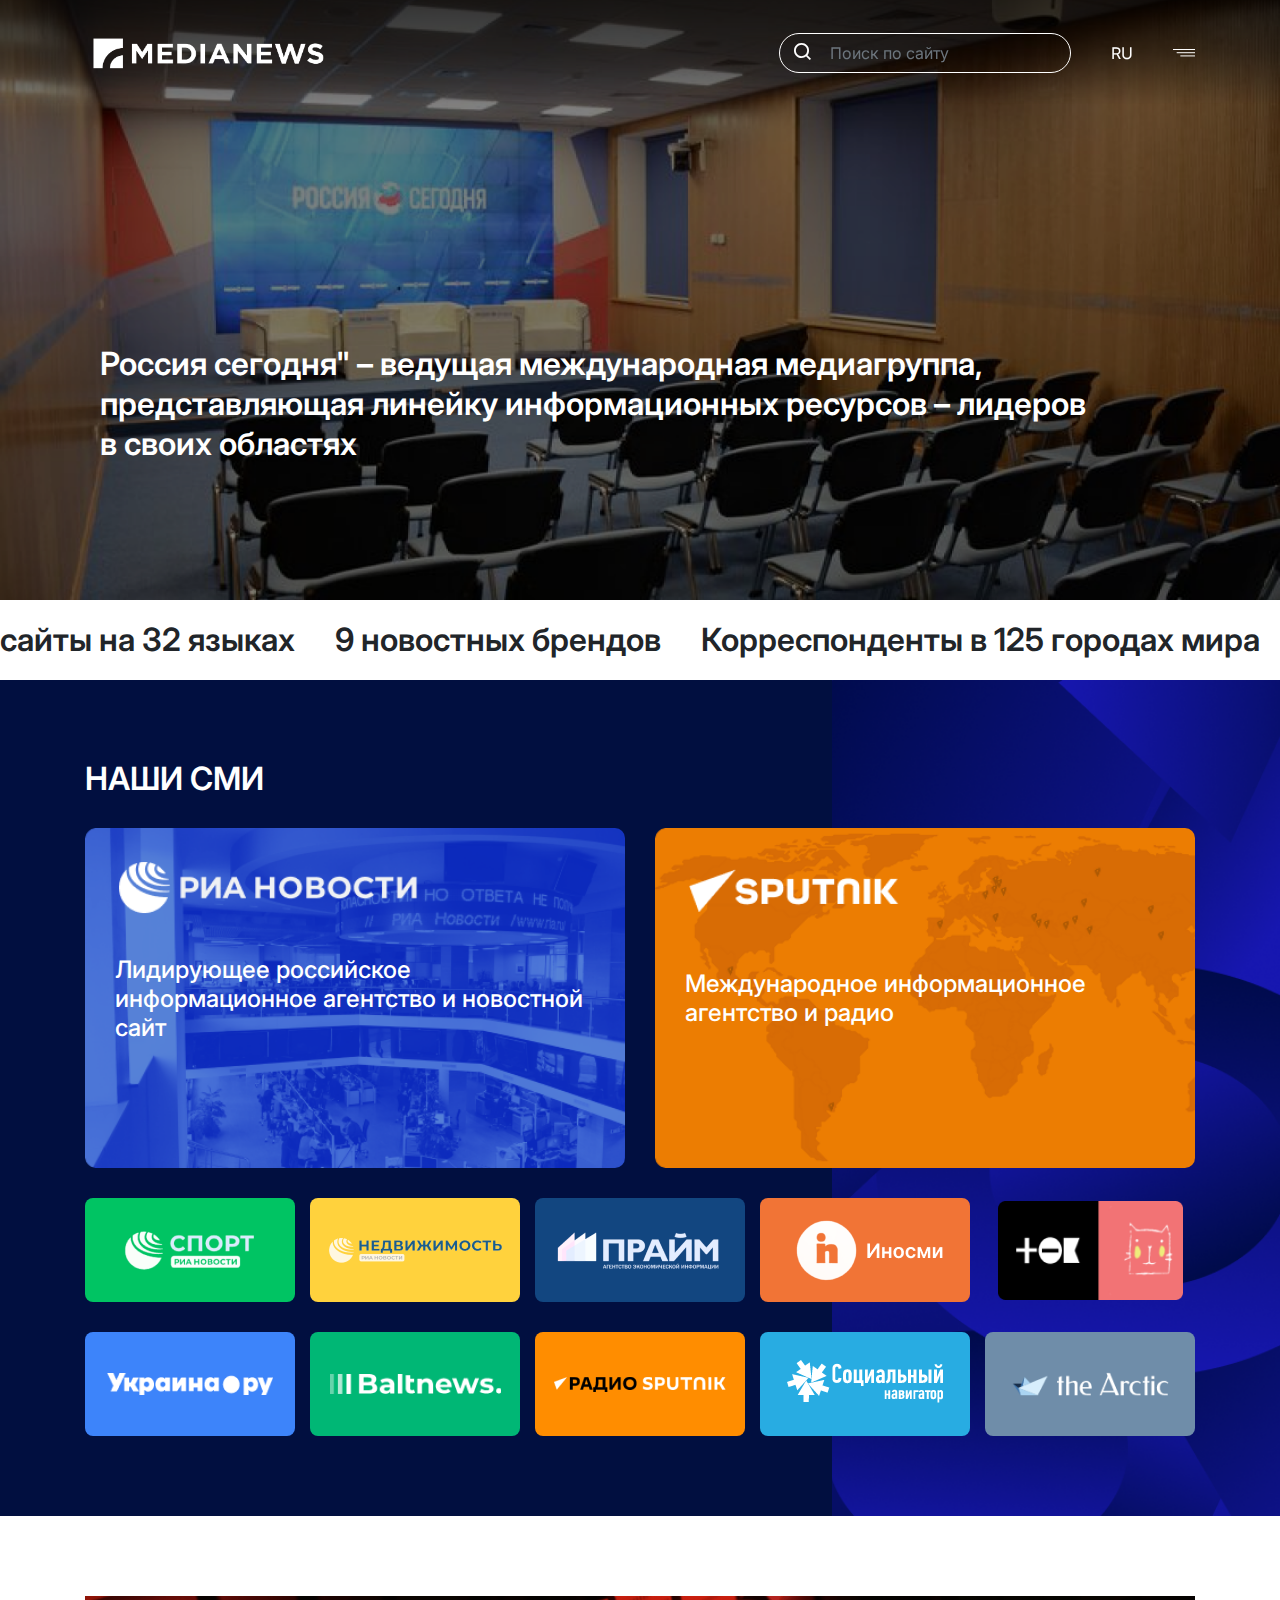
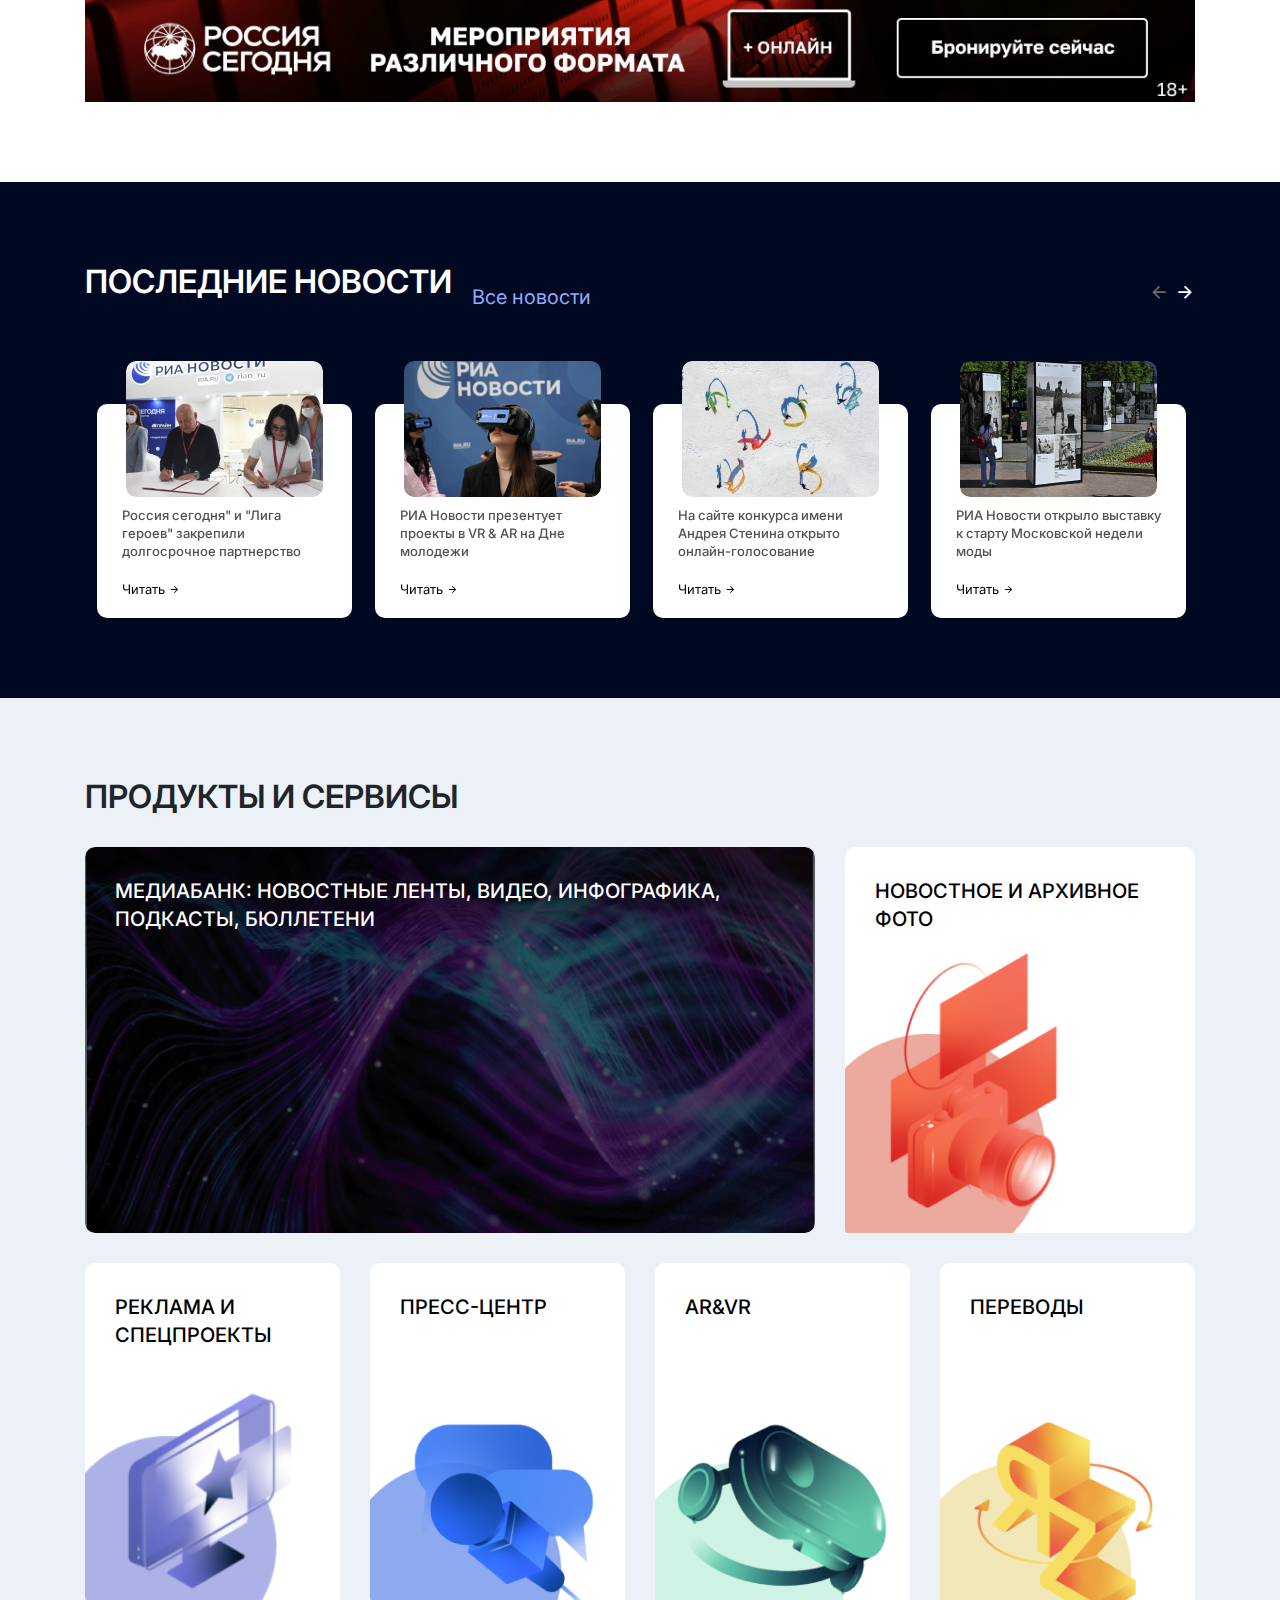
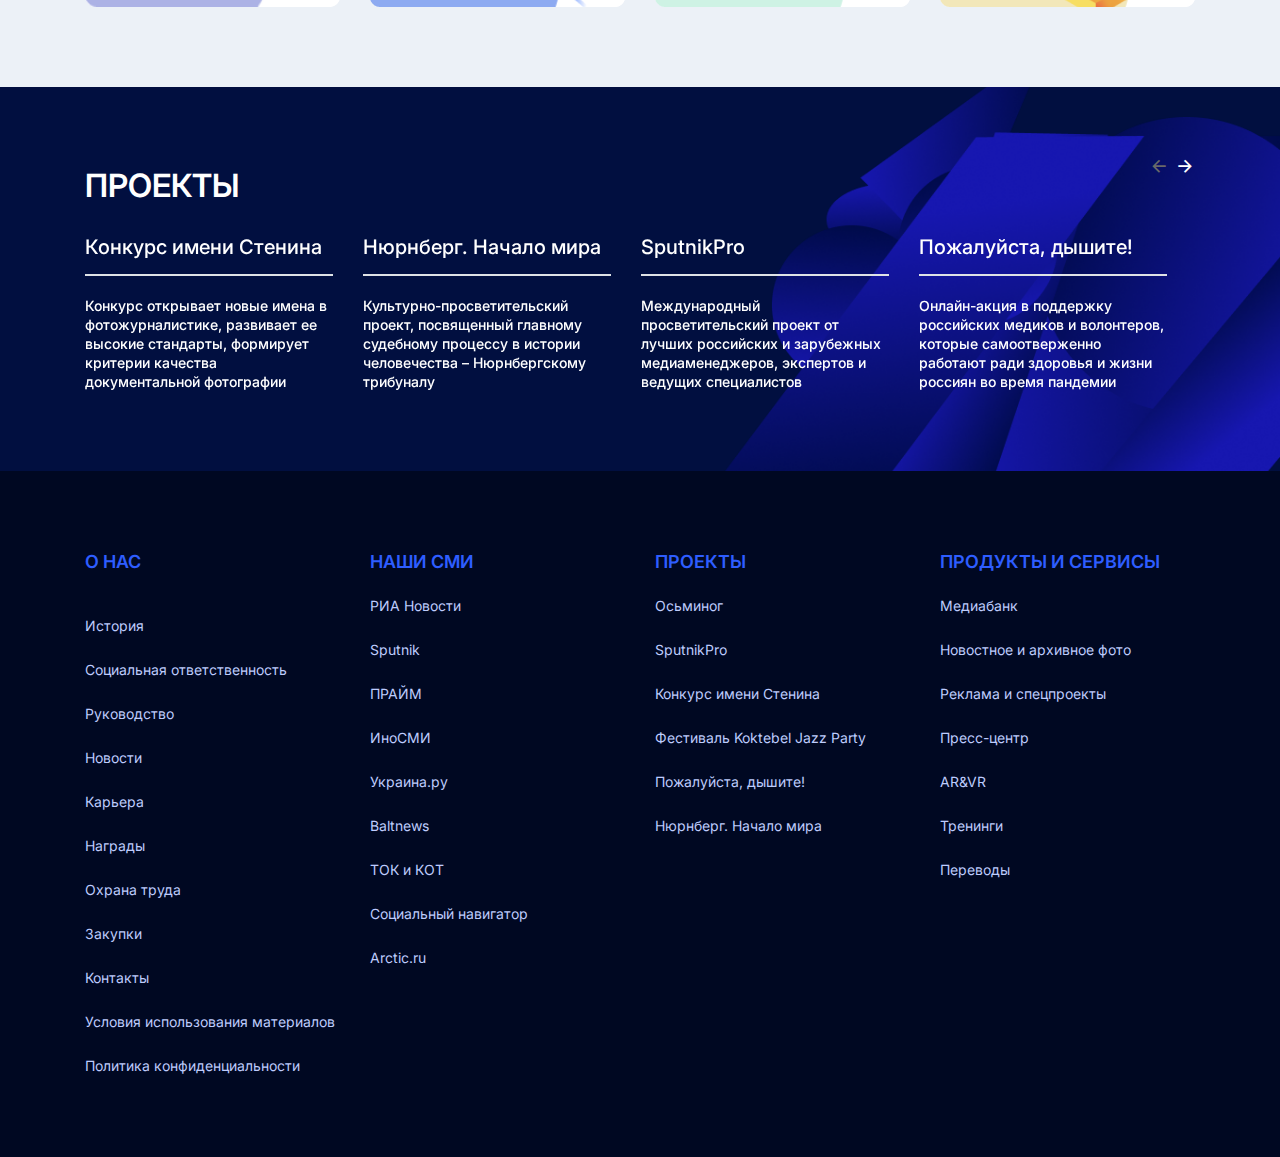
==== commit 509382d9: "indexda bitta lini ob tawadik" ====
--- a/index.html
+++ b/index.html
@@ -540,7 +540,7 @@
                      
                             <ul class="footer__links">
                                 <li>
-                                    <a href="#!">О медиагруппе</a>
+                                    <!-- <a href="#!">О медиагруппе</a> -->
                                 </li>
                                 <li>
                                     <a href="#!">История</a>
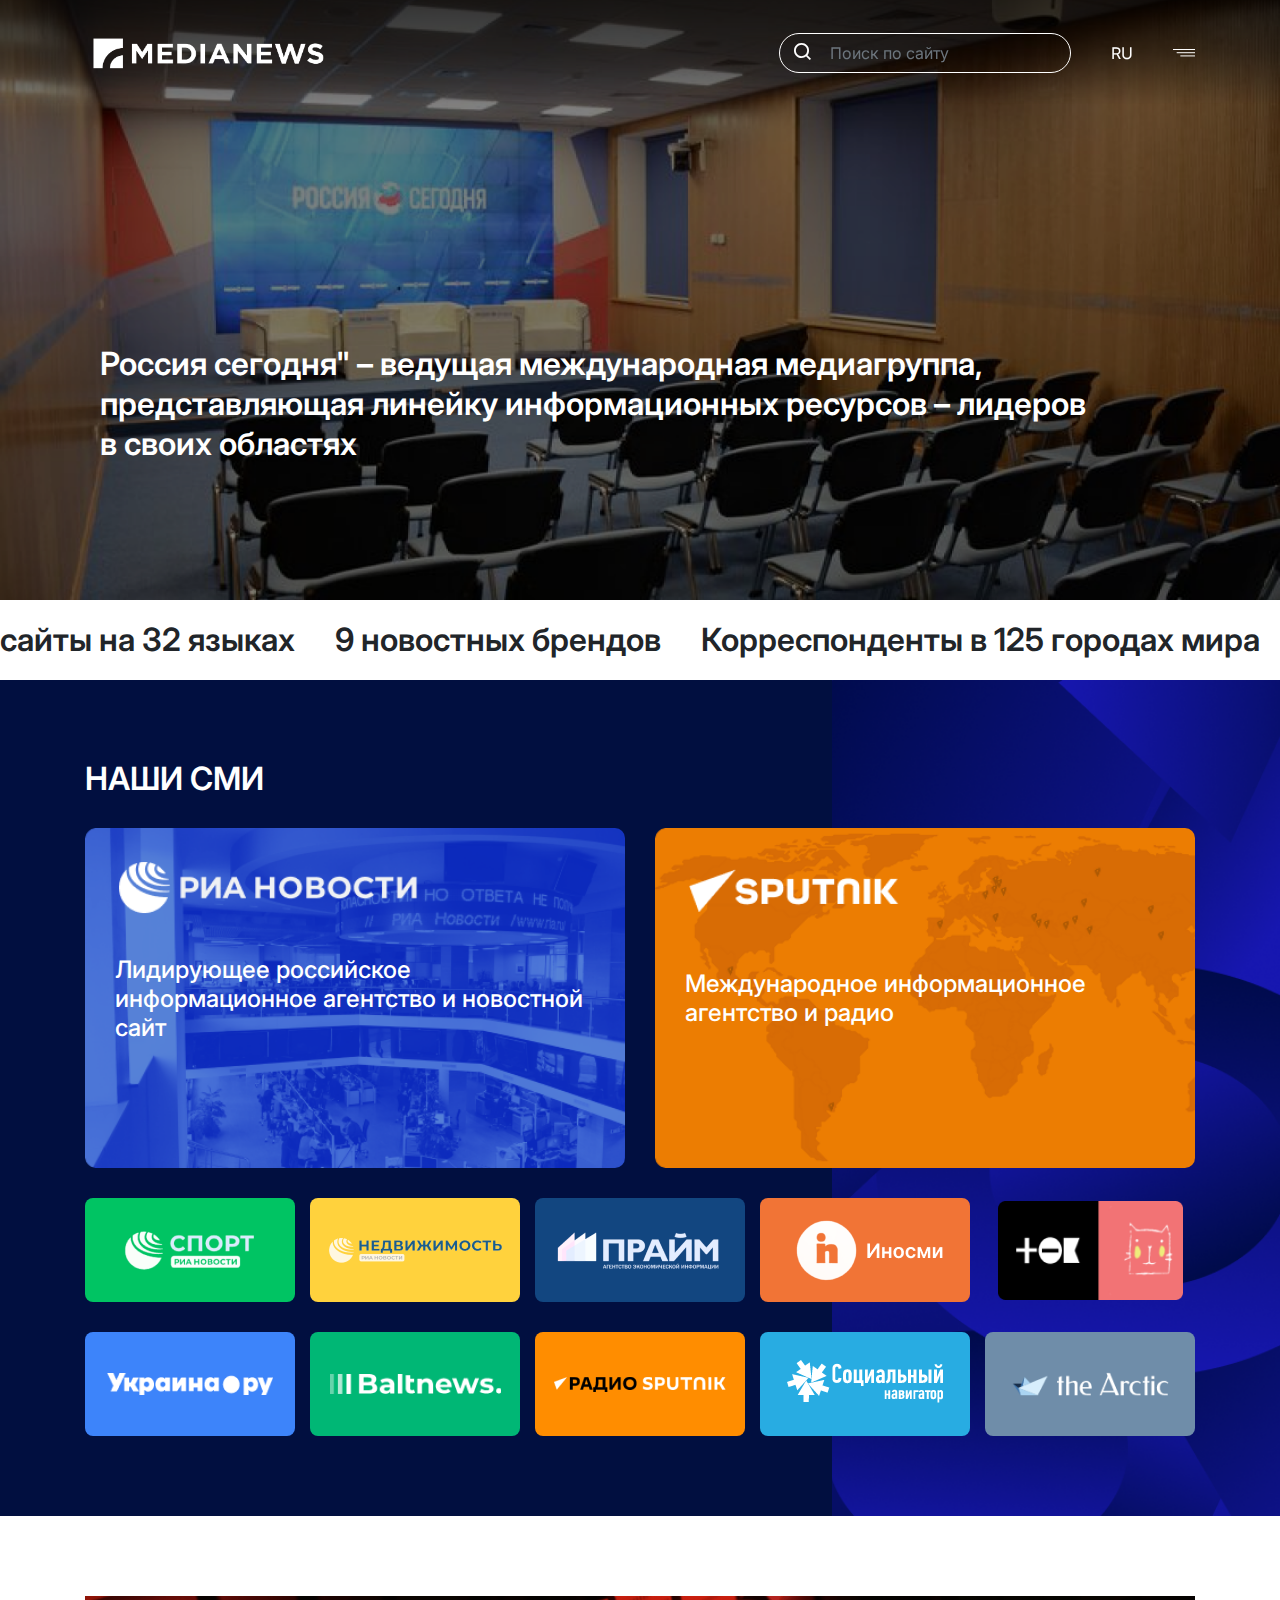
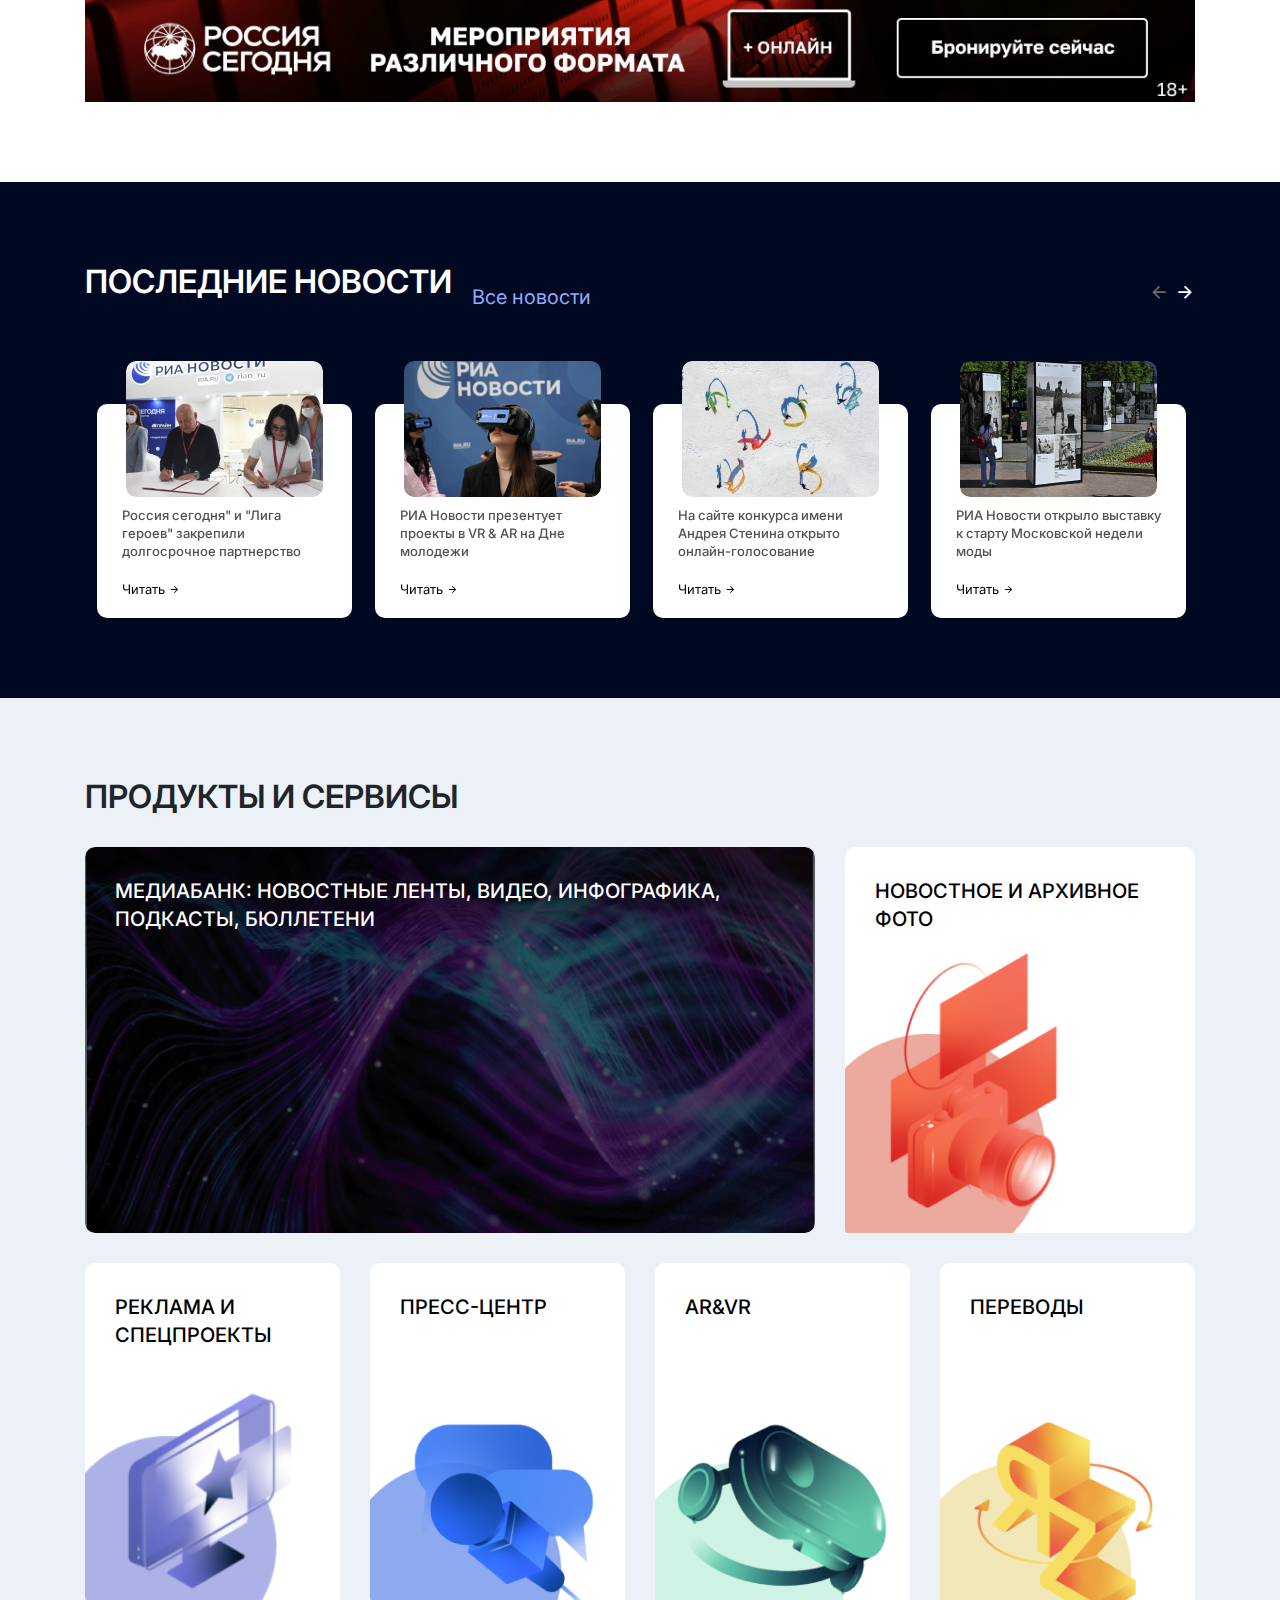
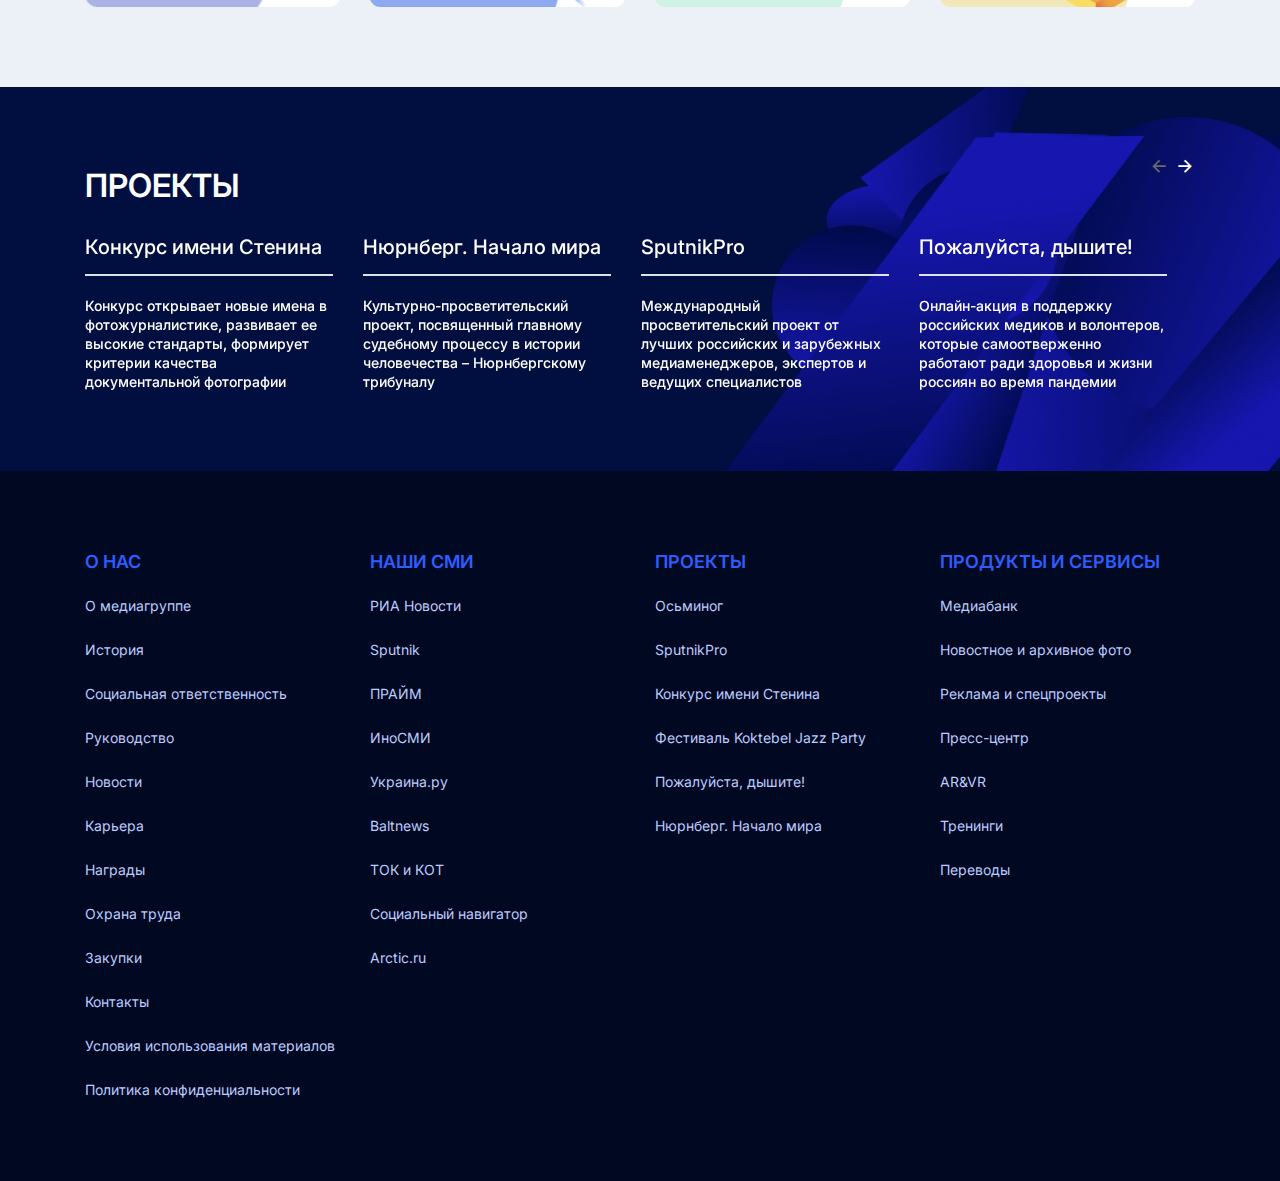
==== commit a2a1d5d4: "asdasda" ====
--- a/index.html
+++ b/index.html
@@ -540,7 +540,7 @@
                      
                             <ul class="footer__links">
                                 <li>
-                                    <!-- <a href="#!">О медиагруппе</a> -->
+                                    <a href="#!">О медиагруппе</a>
                                 </li>
                                 <li>
                                     <a href="#!">История</a>
--- a/css/style.css
+++ b/css/style.css
@@ -1320,6 +1320,7 @@
 
 .section2{
     position: relative;
+    margin-top: 101px;
 }
 
 .right__navigation_ul a{
@@ -1331,6 +1332,12 @@
     display: flex;
     flex-direction: column;
     gap: 10px;
+
+}
+
+.anhcor{
+    position: absolute;
+    top: -73px;
 
 }
 
@@ -1638,7 +1645,6 @@
     padding: 80px 0;
     background-color: #010F40;
     position: relative;
-    margin-top: 10px;
 }
 
 .cart__page_mobile_app .container-md{
@@ -2145,6 +2151,7 @@
     line-height: 48px;
     color: #000000;
     margin-bottom: 2px;
+    opacity: 0.4;
 }
 
 .history__right_navigation_p{
@@ -2152,6 +2159,15 @@
     font-size: 14px;
     line-height: 17px;
     color: #000000;
+    opacity: 0.3;
+    transition: all 0.3s linear;
+}
+
+.history__right_navigation_a.active .history__right_navigation_h1{
+    opacity: 1;
+    font-size: 72px;
+    line-height: 80px;
+    transition: all 0.3s linear; 
 }
 
 /* .history__right_navigation{
--- a/css/media.css
+++ b/css/media.css
@@ -83,6 +83,15 @@
 
     .about__history_block_h1{
         font-size: 32px;
+    }
+
+    .section2{
+        margin-top: 0;
+    }
+
+    .anhcor {
+        position: absolute;
+        top: -155px;
     }
 }
 
